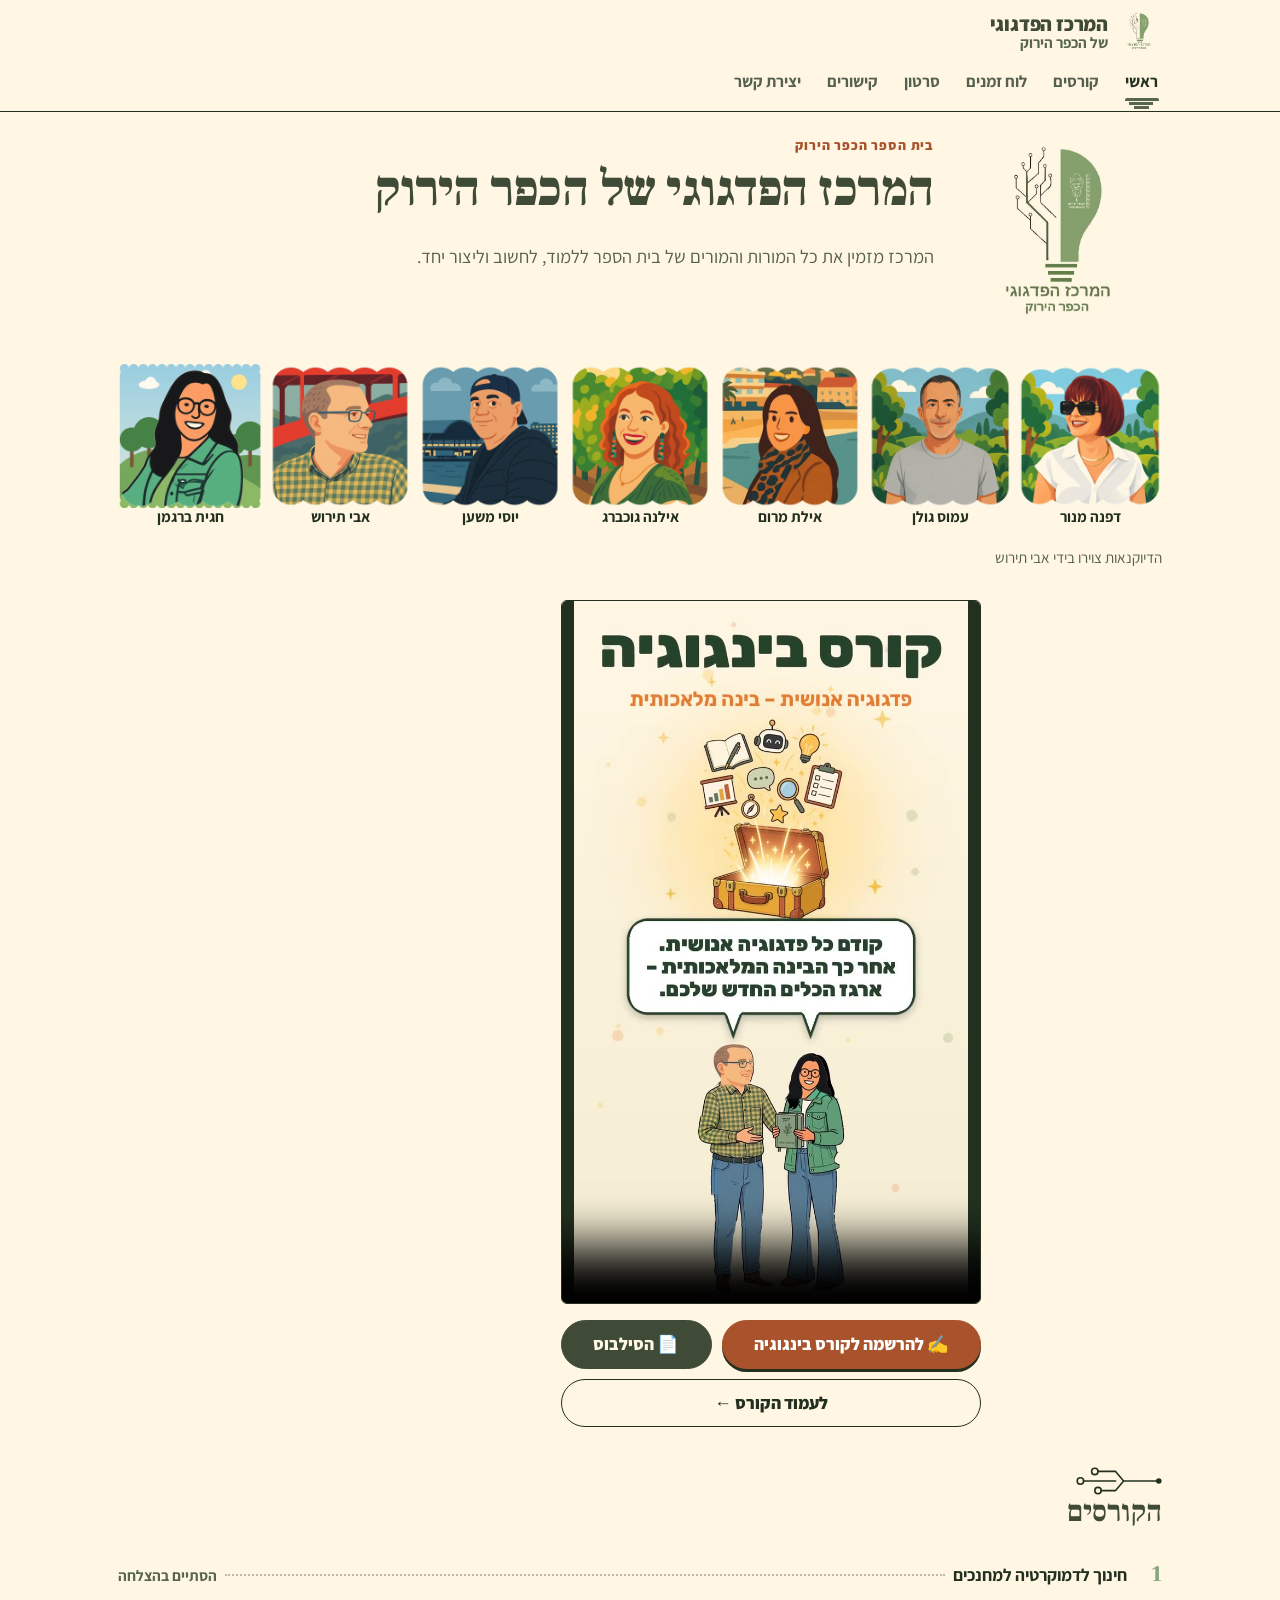
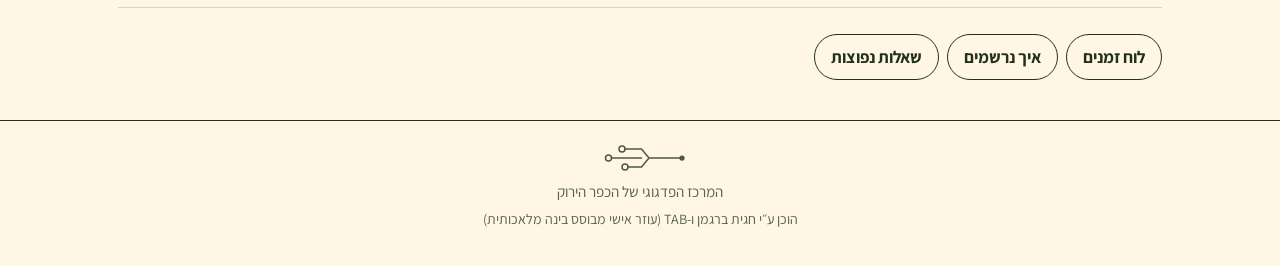
==== index.html @ a7031d04 "העברת אתר המרכז הפדגוגי של הכפר הירוק לגיטהאב + מדריך סקילים בג'מיני + פרטי הרשמה 209214 Co-Authored" ====
<!doctype html>
<html lang="he" dir="rtl" class="no-js">
<head>
<meta charset="utf-8">
<meta name="viewport" content="width=device-width, initial-scale=1, viewport-fit=cover">
<title>המרכז הפדגוגי של הכפר הירוק</title>
<meta name="description" content="המרכז הפדגוגי של בית הספר הכפר הירוק: הצוות, הקורסים למורות ולמורים, לוח הזמנים, ההזמנה למליאה והסרטון.">
<meta name="theme-color" content="#FFF7E4">
<link rel="icon" href="img/icon.png">
<link rel="apple-touch-icon" href="img/icon.png">
<link rel="preload" href="fonts/frank-hebrew.woff2" as="font" type="font/woff2" crossorigin>
<link rel="preload" href="fonts/assistant-hebrew.woff2" as="font" type="font/woff2" crossorigin>
<link rel="stylesheet" href="styles.css?v=2">
</head>
<body>
<a class="skip" href="#main">דילוג לתוכן</a>
<header class="masthead">
  <a class="brand" href="#home">
    <img src="img/logo.jpg" alt="" width="563" height="563">
    <span class="brand-text"><span class="brand-name">המרכז הפדגוגי</span><span class="brand-sub">של הכפר הירוק</span></span>
  </a>
  <nav class="tabs-wrap" aria-label="לשוניות האתר">
    <div class="tabs" role="tablist" aria-label="לשוניות האתר">
      <a role="tab" id="tab-home" href="#home" aria-controls="home" class="tab">ראשי</a>
      <a role="tab" id="tab-courses" href="#courses" aria-controls="courses" class="tab">קורסים</a>
      <a role="tab" id="tab-schedule" href="#schedule" aria-controls="schedule" class="tab">לוח זמנים</a>
      <a role="tab" id="tab-video" href="#video" aria-controls="video" class="tab">סרטון</a>
      <a role="tab" id="tab-links" href="#links" aria-controls="links" class="tab">קישורים</a>
      <a role="tab" id="tab-contact" href="#contact" aria-controls="contact" class="tab">יצירת קשר</a>
    </div>
  </nav>
</header>

<main id="main" tabindex="-1">

  <section id="home" class="panel" role="tabpanel" aria-labelledby="tab-home">
    <div class="intro">
      <img class="intro-logo" src="img/logo.jpg" alt="לוגו המרכז הפדגוגי" width="563" height="563">
      <div class="intro-text">
        <p class="kicker">בית הספר הכפר הירוק</p>
        <h1>המרכז הפדגוגי של הכפר הירוק</h1>
        <p class="lead">המרכז מזמין את כל המורות והמורים של בית הספר ללמוד, לחשוב וליצור יחד.</p>
      </div>
    </div>

    <ul class="strip" aria-label="צוות המרכז">
        <li><img src="img/team/dafna.jpg" alt="" width="640" height="640"><span>דפנה מנור</span></li>
        <li><img src="img/team/amos.jpg" alt="" width="640" height="640"><span>עמוס גולן</span></li>
        <li><img src="img/team/ayelet.jpg" alt="" width="640" height="640"><span>אילת מרום</span></li>
        <li><img src="img/team/ilana.jpg" alt="" width="640" height="640"><span>אילנה גוכברג</span></li>
        <li><img src="img/team/yossi.jpg" alt="" width="640" height="640"><span>יוסי משען</span></li>
        <li><img src="img/team/avi.jpg" alt="" width="640" height="640"><span>אבי תירוש</span></li>
        <li><img src="img/team/hagit.jpg" alt="" width="640" height="640"><span>חגית ברגמן</span></li>
    </ul>
    <p class="strip-note">הדיוקנאות צוירו בידי אבי תירוש</p>

    <section class="block video-block home-video" aria-label="הסרטון של הקורס בינגוגיה">
      <div class="video-frame"><video controls playsinline preload="metadata" poster="media/bingogia-poster.jpg?v=4" width="720" height="1280"><source src="media/bingogia.mp4?v=7" type="video/mp4">הדפדפן לא מצליח להציג את הסרטון.</video></div>
      <div class="video-actions hero-cta">
        <a class="button primary reg-btn" data-reg="bingogia" href="#course-mi">✍️ להרשמה לקורס בינגוגיה</a>
        <a class="button syllabus-btn" href="https://docs.google.com/document/d/1qTAYgUWf7dlPxZeC2P3mtBeNlJWNF5y7/edit?rtpof=true&amp;sd=true" target="_blank" rel="noopener">📄 הסילבוס</a>
        <a class="button ghost" href="#course-mi">לעמוד הקורס ←</a>
      </div>
    </section>

    <h2 class="rule-title">הקורסים</h2>
    <ol class="index">
      <li><a href="#course-democracy"><span class="ix-title">חינוך לדמוקרטיה למחנכים</span><span class="ix-lead"></span><span class="ix-meta">הסתיים בהצלחה</span></a></li>
    </ol>

    <ul class="quick">
      <li><a href="#schedule">לוח זמנים</a></li>
      <li><a href="#register">איך נרשמים</a></li>
      <li><a href="#faq">שאלות נפוצות</a></li>
    </ul>
  </section>

  <section id="courses" class="panel" role="tabpanel" aria-labelledby="tab-courses">
    <h1 class="page-title">קורסים</h1>
    <p class="lead">קורסים לפיתוח מקצועי למורות ולמורים של בית הספר. בכל קורס יש עמוד עם כל הפרטים.</p>
    <div class="course-cards">
      <a class="course-card" href="#course-mi">
        <div class="cc-img pair"><img src="img/team/hagit.jpg" alt="" width="640" height="640" loading="lazy"><img src="img/team/avi.jpg" alt="" width="640" height="640" loading="lazy"></div>
        <div class="cc-body">
          <p class="status open">נפתח ב־17.11.2026</p>
          <h2>בינגוגיה</h2>
          <p class="cc-sub">פדגוגיה אנושית – בינה מלאכותית</p>
          <p class="cc-lead">מובילים: חגית ברגמן ואבי תירוש</p>
          <p class="cc-meta">10 מפגשים · 17.11.2026 עד 1.6.2027</p>
          <span class="more">לעמוד הקורס ←</span>
        </div>
      </a>
      <a class="course-card done-card" href="#course-democracy">
        <div class="cc-img seal" aria-hidden="true"><span>הסתיים<br>בהצלחה</span></div>
        <div class="cc-body">
          <p class="status done">הסתיים בהצלחה</p>
          <h2>חינוך לדמוקרטיה</h2>
          <p class="cc-lead">קורס למחנכים</p>
          <span class="more">לעמוד הקורס ←</span>
        </div>
      </a>
    </div>
  </section>

  <section id="course-mi" class="panel course" role="tabpanel" aria-labelledby="tab-courses">
    <a class="back" href="#courses">→ כל הקורסים</a>
    <header class="course-head stack">
      <div class="pair"><img src="img/team/hagit.jpg" alt="" width="640" height="640"><img src="img/team/avi.jpg" alt="" width="640" height="640"></div>
      <div>
        <p class="status open">נפתח ב־17.11.2026</p>
        <h1>בינגוגיה</h1>
        <p class="subtitle">פדגוגיה אנושית – בינה מלאכותית</p>
        <p class="byline">מובילים: <strong>חגית ברגמן ואבי תירוש</strong></p>
      </div>
    </header>
    <div class="course-actions">
      <a class="button primary big reg-btn" data-reg="bingogia" href="#course-mi">✍️ להרשמה לקורס בינגוגיה</a>
    </div>
    <blockquote class="quote"><p>הבינה המלאכותית עונה על ׳מה׳ — אצלנו מתחילים מ׳מי׳: מי המורה? מי התלמיד?</p></blockquote>
    <dl class="facts">
      <div><dt>מפגשים</dt><dd>10 מפגשים, כולל מליאה ומליאת סיכום</dd></div>
      <div><dt>פתיחה</dt><dd>יום שלישי, 17.11.2026</dd></div>
      <div><dt>סיום</dt><dd>מליאת סיכום, 1.6.2027</dd></div>
      <div><dt>שעות ומקום</dt><dd>יפורסמו</dd></div>
    </dl>

    <section class="block video-block" aria-labelledby="mi-video">
      <h2 id="mi-video">הסרטון של הקורס</h2>
      <div class="video-frame"><video id="bingogia-video" controls playsinline preload="metadata" poster="media/bingogia-poster.jpg?v=4" width="720" height="1280"><source src="media/bingogia.mp4?v=7" type="video/mp4">הדפדפן לא מצליח להציג את הסרטון. <a href="media/bingogia.mp4?v=7">להורדת הסרטון</a></video></div>
      <div class="video-actions">
        <a class="button syllabus-btn" href="https://docs.google.com/document/d/1qTAYgUWf7dlPxZeC2P3mtBeNlJWNF5y7/edit?rtpof=true&amp;sd=true" target="_blank" rel="noopener">📄 הסילבוס של הקורס</a>
        <a class="button ghost site-btn" data-site="bingogia" href="#course-mi" target="_blank" rel="noopener" hidden>🌐 לאתר הקורס</a>
      </div>
    </section>

    <section class="block dates-block" id="mi-dates" aria-labelledby="mi-dates-title">
      <p class="eyebrow">שנת הלימודים תשפ״ז · 2026–2027</p>
      <h2 id="mi-dates-title">מועדי המפגשים</h2>
      <p class="dates-note">10 מפגשים. השעות והמקום יפורסמו.</p>
      <ol class="date-grid">
        <li class="date-card">
          <span class="d-num" aria-hidden="true">1</span>
          <p class="d-main"><span class="visually-hidden">מפגש 1: </span><span class="d-day">יום שלישי</span><time class="d-date" datetime="2026-11-17">17.11.2026</time></p>
          <a class="d-cal" href="https://calendar.google.com/calendar/render?action=TEMPLATE&amp;text=%D7%91%D7%99%D7%A0%D7%92%D7%95%D7%92%D7%99%D7%94%20%E2%80%93%20%D7%9E%D7%A4%D7%92%D7%A9%201&amp;dates=20261117/20261118&amp;details=%D7%A7%D7%95%D7%A8%D7%A1%20%D7%91%D7%99%D7%A0%D7%92%D7%95%D7%92%D7%99%D7%94%20%E2%80%93%20%D7%A4%D7%93%D7%92%D7%95%D7%92%D7%99%D7%94%20%D7%90%D7%A0%D7%95%D7%A9%D7%99%D7%AA%2C%20%D7%91%D7%99%D7%A0%D7%94%20%D7%9E%D7%9C%D7%90%D7%9B%D7%95%D7%AA%D7%99%D7%AA.%20%D7%9E%D7%95%D7%91%D7%99%D7%9C%D7%99%D7%9D%3A%20%D7%97%D7%92%D7%99%D7%AA%20%D7%91%D7%A8%D7%92%D7%9E%D7%9F%20%D7%95%D7%90%D7%91%D7%99%20%D7%AA%D7%99%D7%A8%D7%95%D7%A9.%20%D7%A9%D7%A2%D7%95%D7%AA%20%D7%95%D7%9E%D7%A7%D7%95%D7%9D%20%D7%99%D7%A4%D7%95%D7%A8%D7%A1%D7%9E%D7%95.%20https%3A//merkaz-pedagogi-hakfar.sites.tab.bot/%23course-mi&amp;ctz=Asia/Jerusalem" target="_blank" rel="noopener" aria-label="הוספת מפגש 1 (17.11.2026) ליומן גוגל">📅 ליומן גוגל</a>
        </li>
        <li class="date-card">
          <span class="d-num" aria-hidden="true">2</span>
          <p class="d-main"><span class="visually-hidden">מפגש 2: </span><span class="d-day">יום שלישי</span><time class="d-date" datetime="2026-12-01">1.12.2026</time></p>
          <a class="d-cal" href="https://calendar.google.com/calendar/render?action=TEMPLATE&amp;text=%D7%91%D7%99%D7%A0%D7%92%D7%95%D7%92%D7%99%D7%94%20%E2%80%93%20%D7%9E%D7%A4%D7%92%D7%A9%202&amp;dates=20261201/20261202&amp;details=%D7%A7%D7%95%D7%A8%D7%A1%20%D7%91%D7%99%D7%A0%D7%92%D7%95%D7%92%D7%99%D7%94%20%E2%80%93%20%D7%A4%D7%93%D7%92%D7%95%D7%92%D7%99%D7%94%20%D7%90%D7%A0%D7%95%D7%A9%D7%99%D7%AA%2C%20%D7%91%D7%99%D7%A0%D7%94%20%D7%9E%D7%9C%D7%90%D7%9B%D7%95%D7%AA%D7%99%D7%AA.%20%D7%9E%D7%95%D7%91%D7%99%D7%9C%D7%99%D7%9D%3A%20%D7%97%D7%92%D7%99%D7%AA%20%D7%91%D7%A8%D7%92%D7%9E%D7%9F%20%D7%95%D7%90%D7%91%D7%99%20%D7%AA%D7%99%D7%A8%D7%95%D7%A9.%20%D7%A9%D7%A2%D7%95%D7%AA%20%D7%95%D7%9E%D7%A7%D7%95%D7%9D%20%D7%99%D7%A4%D7%95%D7%A8%D7%A1%D7%9E%D7%95.%20https%3A//merkaz-pedagogi-hakfar.sites.tab.bot/%23course-mi&amp;ctz=Asia/Jerusalem" target="_blank" rel="noopener" aria-label="הוספת מפגש 2 (1.12.2026) ליומן גוגל">📅 ליומן גוגל</a>
        </li>
        <li class="date-card">
          <span class="d-num" aria-hidden="true">3</span>
          <p class="d-main"><span class="visually-hidden">מפגש 3: </span><span class="d-day">יום שלישי</span><time class="d-date" datetime="2026-12-15">15.12.2026</time></p>
          <a class="d-cal" href="https://calendar.google.com/calendar/render?action=TEMPLATE&amp;text=%D7%91%D7%99%D7%A0%D7%92%D7%95%D7%92%D7%99%D7%94%20%E2%80%93%20%D7%9E%D7%A4%D7%92%D7%A9%203&amp;dates=20261215/20261216&amp;details=%D7%A7%D7%95%D7%A8%D7%A1%20%D7%91%D7%99%D7%A0%D7%92%D7%95%D7%92%D7%99%D7%94%20%E2%80%93%20%D7%A4%D7%93%D7%92%D7%95%D7%92%D7%99%D7%94%20%D7%90%D7%A0%D7%95%D7%A9%D7%99%D7%AA%2C%20%D7%91%D7%99%D7%A0%D7%94%20%D7%9E%D7%9C%D7%90%D7%9B%D7%95%D7%AA%D7%99%D7%AA.%20%D7%9E%D7%95%D7%91%D7%99%D7%9C%D7%99%D7%9D%3A%20%D7%97%D7%92%D7%99%D7%AA%20%D7%91%D7%A8%D7%92%D7%9E%D7%9F%20%D7%95%D7%90%D7%91%D7%99%20%D7%AA%D7%99%D7%A8%D7%95%D7%A9.%20%D7%A9%D7%A2%D7%95%D7%AA%20%D7%95%D7%9E%D7%A7%D7%95%D7%9D%20%D7%99%D7%A4%D7%95%D7%A8%D7%A1%D7%9E%D7%95.%20https%3A//merkaz-pedagogi-hakfar.sites.tab.bot/%23course-mi&amp;ctz=Asia/Jerusalem" target="_blank" rel="noopener" aria-label="הוספת מפגש 3 (15.12.2026) ליומן גוגל">📅 ליומן גוגל</a>
        </li>
        <li class="date-card">
          <span class="d-num" aria-hidden="true">4</span>
          <p class="d-main"><span class="visually-hidden">מפגש 4: </span><span class="d-day">יום שלישי</span><time class="d-date" datetime="2026-12-29">29.12.2026</time></p>
          <a class="d-cal" href="https://calendar.google.com/calendar/render?action=TEMPLATE&amp;text=%D7%91%D7%99%D7%A0%D7%92%D7%95%D7%92%D7%99%D7%94%20%E2%80%93%20%D7%9E%D7%A4%D7%92%D7%A9%204&amp;dates=20261229/20261230&amp;details=%D7%A7%D7%95%D7%A8%D7%A1%20%D7%91%D7%99%D7%A0%D7%92%D7%95%D7%92%D7%99%D7%94%20%E2%80%93%20%D7%A4%D7%93%D7%92%D7%95%D7%92%D7%99%D7%94%20%D7%90%D7%A0%D7%95%D7%A9%D7%99%D7%AA%2C%20%D7%91%D7%99%D7%A0%D7%94%20%D7%9E%D7%9C%D7%90%D7%9B%D7%95%D7%AA%D7%99%D7%AA.%20%D7%9E%D7%95%D7%91%D7%99%D7%9C%D7%99%D7%9D%3A%20%D7%97%D7%92%D7%99%D7%AA%20%D7%91%D7%A8%D7%92%D7%9E%D7%9F%20%D7%95%D7%90%D7%91%D7%99%20%D7%AA%D7%99%D7%A8%D7%95%D7%A9.%20%D7%A9%D7%A2%D7%95%D7%AA%20%D7%95%D7%9E%D7%A7%D7%95%D7%9D%20%D7%99%D7%A4%D7%95%D7%A8%D7%A1%D7%9E%D7%95.%20https%3A//merkaz-pedagogi-hakfar.sites.tab.bot/%23course-mi&amp;ctz=Asia/Jerusalem" target="_blank" rel="noopener" aria-label="הוספת מפגש 4 (29.12.2026) ליומן גוגל">📅 ליומן גוגל</a>
        </li>
        <li class="date-card">
          <span class="d-num" aria-hidden="true">5</span>
          <p class="d-main"><span class="visually-hidden">מפגש 5: </span><span class="d-day">יום שלישי</span><time class="d-date" datetime="2027-01-05">5.1.2027</time></p>
          <a class="d-cal" href="https://calendar.google.com/calendar/render?action=TEMPLATE&amp;text=%D7%91%D7%99%D7%A0%D7%92%D7%95%D7%92%D7%99%D7%94%20%E2%80%93%20%D7%9E%D7%A4%D7%92%D7%A9%205&amp;dates=20270105/20270106&amp;details=%D7%A7%D7%95%D7%A8%D7%A1%20%D7%91%D7%99%D7%A0%D7%92%D7%95%D7%92%D7%99%D7%94%20%E2%80%93%20%D7%A4%D7%93%D7%92%D7%95%D7%92%D7%99%D7%94%20%D7%90%D7%A0%D7%95%D7%A9%D7%99%D7%AA%2C%20%D7%91%D7%99%D7%A0%D7%94%20%D7%9E%D7%9C%D7%90%D7%9B%D7%95%D7%AA%D7%99%D7%AA.%20%D7%9E%D7%95%D7%91%D7%99%D7%9C%D7%99%D7%9D%3A%20%D7%97%D7%92%D7%99%D7%AA%20%D7%91%D7%A8%D7%92%D7%9E%D7%9F%20%D7%95%D7%90%D7%91%D7%99%20%D7%AA%D7%99%D7%A8%D7%95%D7%A9.%20%D7%A9%D7%A2%D7%95%D7%AA%20%D7%95%D7%9E%D7%A7%D7%95%D7%9D%20%D7%99%D7%A4%D7%95%D7%A8%D7%A1%D7%9E%D7%95.%20https%3A//merkaz-pedagogi-hakfar.sites.tab.bot/%23course-mi&amp;ctz=Asia/Jerusalem" target="_blank" rel="noopener" aria-label="הוספת מפגש 5 (5.1.2027) ליומן גוגל">📅 ליומן גוגל</a>
        </li>
        <li class="date-card key">
          <span class="d-num" aria-hidden="true">6</span>
          <p class="d-main"><span class="visually-hidden">מפגש 6: </span><span class="d-day">יום חמישי</span><time class="d-date" datetime="2027-01-21">21.1.2027</time></p>
          <span class="d-tag">מליאה</span><a class="d-cal" href="https://calendar.google.com/calendar/render?action=TEMPLATE&amp;text=%D7%9E%D7%9C%D7%99%D7%90%D7%AA%20%D7%94%D7%9E%D7%A8%D7%9B%D7%96%20%D7%94%D7%A4%D7%93%D7%92%D7%95%D7%92%D7%99&amp;dates=20270121/20270122&amp;details=%D7%A7%D7%95%D7%A8%D7%A1%20%D7%91%D7%99%D7%A0%D7%92%D7%95%D7%92%D7%99%D7%94%20%E2%80%93%20%D7%A4%D7%93%D7%92%D7%95%D7%92%D7%99%D7%94%20%D7%90%D7%A0%D7%95%D7%A9%D7%99%D7%AA%2C%20%D7%91%D7%99%D7%A0%D7%94%20%D7%9E%D7%9C%D7%90%D7%9B%D7%95%D7%AA%D7%99%D7%AA.%20%D7%9E%D7%95%D7%91%D7%99%D7%9C%D7%99%D7%9D%3A%20%D7%97%D7%92%D7%99%D7%AA%20%D7%91%D7%A8%D7%92%D7%9E%D7%9F%20%D7%95%D7%90%D7%91%D7%99%20%D7%AA%D7%99%D7%A8%D7%95%D7%A9.%20%D7%A9%D7%A2%D7%95%D7%AA%20%D7%95%D7%9E%D7%A7%D7%95%D7%9D%20%D7%99%D7%A4%D7%95%D7%A8%D7%A1%D7%9E%D7%95.%20https%3A//merkaz-pedagogi-hakfar.sites.tab.bot/%23course-mi&amp;ctz=Asia/Jerusalem" target="_blank" rel="noopener" aria-label="הוספת מפגש 6 (21.1.2027) ליומן גוגל">📅 ליומן גוגל</a>
        </li>
        <li class="date-card">
          <span class="d-num" aria-hidden="true">7</span>
          <p class="d-main"><span class="visually-hidden">מפגש 7: </span><span class="d-day">יום שלישי</span><time class="d-date" datetime="2027-02-02">2.2.2027</time></p>
          <a class="d-cal" href="https://calendar.google.com/calendar/render?action=TEMPLATE&amp;text=%D7%91%D7%99%D7%A0%D7%92%D7%95%D7%92%D7%99%D7%94%20%E2%80%93%20%D7%9E%D7%A4%D7%92%D7%A9%207&amp;dates=20270202/20270203&amp;details=%D7%A7%D7%95%D7%A8%D7%A1%20%D7%91%D7%99%D7%A0%D7%92%D7%95%D7%92%D7%99%D7%94%20%E2%80%93%20%D7%A4%D7%93%D7%92%D7%95%D7%92%D7%99%D7%94%20%D7%90%D7%A0%D7%95%D7%A9%D7%99%D7%AA%2C%20%D7%91%D7%99%D7%A0%D7%94%20%D7%9E%D7%9C%D7%90%D7%9B%D7%95%D7%AA%D7%99%D7%AA.%20%D7%9E%D7%95%D7%91%D7%99%D7%9C%D7%99%D7%9D%3A%20%D7%97%D7%92%D7%99%D7%AA%20%D7%91%D7%A8%D7%92%D7%9E%D7%9F%20%D7%95%D7%90%D7%91%D7%99%20%D7%AA%D7%99%D7%A8%D7%95%D7%A9.%20%D7%A9%D7%A2%D7%95%D7%AA%20%D7%95%D7%9E%D7%A7%D7%95%D7%9D%20%D7%99%D7%A4%D7%95%D7%A8%D7%A1%D7%9E%D7%95.%20https%3A//merkaz-pedagogi-hakfar.sites.tab.bot/%23course-mi&amp;ctz=Asia/Jerusalem" target="_blank" rel="noopener" aria-label="הוספת מפגש 7 (2.2.2027) ליומן גוגל">📅 ליומן גוגל</a>
        </li>
        <li class="date-card">
          <span class="d-num" aria-hidden="true">8</span>
          <p class="d-main"><span class="visually-hidden">מפגש 8: </span><span class="d-day">יום שלישי</span><time class="d-date" datetime="2027-02-16">16.2.2027</time></p>
          <a class="d-cal" href="https://calendar.google.com/calendar/render?action=TEMPLATE&amp;text=%D7%91%D7%99%D7%A0%D7%92%D7%95%D7%92%D7%99%D7%94%20%E2%80%93%20%D7%9E%D7%A4%D7%92%D7%A9%208&amp;dates=20270216/20270217&amp;details=%D7%A7%D7%95%D7%A8%D7%A1%20%D7%91%D7%99%D7%A0%D7%92%D7%95%D7%92%D7%99%D7%94%20%E2%80%93%20%D7%A4%D7%93%D7%92%D7%95%D7%92%D7%99%D7%94%20%D7%90%D7%A0%D7%95%D7%A9%D7%99%D7%AA%2C%20%D7%91%D7%99%D7%A0%D7%94%20%D7%9E%D7%9C%D7%90%D7%9B%D7%95%D7%AA%D7%99%D7%AA.%20%D7%9E%D7%95%D7%91%D7%99%D7%9C%D7%99%D7%9D%3A%20%D7%97%D7%92%D7%99%D7%AA%20%D7%91%D7%A8%D7%92%D7%9E%D7%9F%20%D7%95%D7%90%D7%91%D7%99%20%D7%AA%D7%99%D7%A8%D7%95%D7%A9.%20%D7%A9%D7%A2%D7%95%D7%AA%20%D7%95%D7%9E%D7%A7%D7%95%D7%9D%20%D7%99%D7%A4%D7%95%D7%A8%D7%A1%D7%9E%D7%95.%20https%3A//merkaz-pedagogi-hakfar.sites.tab.bot/%23course-mi&amp;ctz=Asia/Jerusalem" target="_blank" rel="noopener" aria-label="הוספת מפגש 8 (16.2.2027) ליומן גוגל">📅 ליומן גוגל</a>
        </li>
        <li class="date-card">
          <span class="d-num" aria-hidden="true">9</span>
          <p class="d-main"><span class="visually-hidden">מפגש 9: </span><span class="d-day">יום שלישי</span><time class="d-date" datetime="2027-03-16">16.3.2027</time></p>
          <a class="d-cal" href="https://calendar.google.com/calendar/render?action=TEMPLATE&amp;text=%D7%91%D7%99%D7%A0%D7%92%D7%95%D7%92%D7%99%D7%94%20%E2%80%93%20%D7%9E%D7%A4%D7%92%D7%A9%209&amp;dates=20270316/20270317&amp;details=%D7%A7%D7%95%D7%A8%D7%A1%20%D7%91%D7%99%D7%A0%D7%92%D7%95%D7%92%D7%99%D7%94%20%E2%80%93%20%D7%A4%D7%93%D7%92%D7%95%D7%92%D7%99%D7%94%20%D7%90%D7%A0%D7%95%D7%A9%D7%99%D7%AA%2C%20%D7%91%D7%99%D7%A0%D7%94%20%D7%9E%D7%9C%D7%90%D7%9B%D7%95%D7%AA%D7%99%D7%AA.%20%D7%9E%D7%95%D7%91%D7%99%D7%9C%D7%99%D7%9D%3A%20%D7%97%D7%92%D7%99%D7%AA%20%D7%91%D7%A8%D7%92%D7%9E%D7%9F%20%D7%95%D7%90%D7%91%D7%99%20%D7%AA%D7%99%D7%A8%D7%95%D7%A9.%20%D7%A9%D7%A2%D7%95%D7%AA%20%D7%95%D7%9E%D7%A7%D7%95%D7%9D%20%D7%99%D7%A4%D7%95%D7%A8%D7%A1%D7%9E%D7%95.%20https%3A//merkaz-pedagogi-hakfar.sites.tab.bot/%23course-mi&amp;ctz=Asia/Jerusalem" target="_blank" rel="noopener" aria-label="הוספת מפגש 9 (16.3.2027) ליומן גוגל">📅 ליומן גוגל</a>
        </li>
        <li class="date-card key">
          <span class="d-num" aria-hidden="true">10</span>
          <p class="d-main"><span class="visually-hidden">מפגש 10: </span><span class="d-day">יום שלישי</span><time class="d-date" datetime="2027-06-01">1.6.2027</time></p>
          <span class="d-tag">מליאת סיכום</span><a class="d-cal" href="https://calendar.google.com/calendar/render?action=TEMPLATE&amp;text=%D7%91%D7%99%D7%A0%D7%92%D7%95%D7%92%D7%99%D7%94%20%E2%80%93%20%D7%9E%D7%9C%D7%99%D7%90%D7%AA%20%D7%A1%D7%99%D7%9B%D7%95%D7%9D&amp;dates=20270601/20270602&amp;details=%D7%A7%D7%95%D7%A8%D7%A1%20%D7%91%D7%99%D7%A0%D7%92%D7%95%D7%92%D7%99%D7%94%20%E2%80%93%20%D7%A4%D7%93%D7%92%D7%95%D7%92%D7%99%D7%94%20%D7%90%D7%A0%D7%95%D7%A9%D7%99%D7%AA%2C%20%D7%91%D7%99%D7%A0%D7%94%20%D7%9E%D7%9C%D7%90%D7%9B%D7%95%D7%AA%D7%99%D7%AA.%20%D7%9E%D7%95%D7%91%D7%99%D7%9C%D7%99%D7%9D%3A%20%D7%97%D7%92%D7%99%D7%AA%20%D7%91%D7%A8%D7%92%D7%9E%D7%9F%20%D7%95%D7%90%D7%91%D7%99%20%D7%AA%D7%99%D7%A8%D7%95%D7%A9.%20%D7%A9%D7%A2%D7%95%D7%AA%20%D7%95%D7%9E%D7%A7%D7%95%D7%9D%20%D7%99%D7%A4%D7%95%D7%A8%D7%A1%D7%9E%D7%95.%20https%3A//merkaz-pedagogi-hakfar.sites.tab.bot/%23course-mi&amp;ctz=Asia/Jerusalem" target="_blank" rel="noopener" aria-label="הוספת מפגש 10 (1.6.2027) ליומן גוגל">📅 ליומן גוגל</a>
        </li>
      </ol>
      <div class="dates-actions">
        <a class="button cal-btn" href="bingogia-2026-27.ics?v=2" type="text/calendar">📅 הוספת המועדים ליומן</a>
        <p class="small">כל 10 המפגשים בלחיצה אחת – ליומן באייפון, באנדרואיד או באאוטלוק. ליומן גוגל: הקישור שליד כל מפגש.</p>
      </div>
    </section>

    <section class="block" aria-labelledby="mi-what">
      <h2 id="mi-what">מה בקורס</h2>
      <ol class="meetings steps">
        <li class="meeting"><span class="node" aria-hidden="true">1</span><div><h3>קודם כל, מי</h3><p>הקורס נפתח בשאלות זהות של המורה: מי אני כמורה? ומשם, מי התלמידים שמולי.</p></div></li>
        <li class="meeting"><span class="node" aria-hidden="true">2</span><div><h3>יומן כתיבה וגילוי</h3><p>יומן דיגיטלי שבנה אבי תירוש, ככלי לשאלות האלה: מקום לכתוב, לחזור ולגלות.</p><p><a href="https://discovery.glide.page/" target="_blank" rel="noopener">לפתיחת היומן ↗</a></p></div></li>
        <li class="meeting"><span class="node" aria-hidden="true">3</span><div><h3>כלי בינה מלאכותית</h3><p>היכרות עם כלי בינה מלאכותית ושילובם בהוראה, ככלים שמחזירים את האנושיות לכיתה.</p></div></li>
      </ol>
    </section>
    <section class="block" aria-labelledby="mi-syllabus">
      <h2 id="mi-syllabus">סילבוס</h2>
      <p>תוכנית הקורס המלאה, במסמך הסילבוס.</p>
      <p><a class="button syllabus-btn" href="https://docs.google.com/document/d/1qTAYgUWf7dlPxZeC2P3mtBeNlJWNF5y7/edit?rtpof=true&amp;sd=true" target="_blank" rel="noopener">📄 הסילבוס של הקורס</a></p>
    </section>
    <p class="course-foot"><a class="button primary reg-btn" data-reg="bingogia" href="#course-mi">✍️ להרשמה לקורס בינגוגיה</a> <a class="button" href="#register">איך נרשמים</a></p>
  </section>

  <section id="course-democracy" class="panel course" role="tabpanel" aria-labelledby="tab-courses">
    <a class="back" href="#courses">→ כל הקורסים</a>
    <header class="course-head">
      <div class="seal" aria-hidden="true"><span>הסתיים<br>בהצלחה</span></div>
      <div>
        <p class="status done">הסתיים בהצלחה</p>
        <h1>חינוך לדמוקרטיה</h1>
        <p class="subtitle">קורס למחנכים</p>
      </div>
    </header>
    <p class="lead">הקורס התקיים במרכז הפדגוגי והסתיים בהצלחה. תודה למחנכות ולמחנכים שהשתתפו. כאן ריכזנו את החומרים שאפשר לקחת מהקורס אל הכיתה.</p>

    <section class="block" aria-labelledby="dem-about">
      <h2 id="dem-about">מה עשינו בקורס</h2>
      <p>שבעה מפגשים על חינוך פוליטי לדמוקרטיה: מה התפקיד שלנו כמחנכים כשהדמוקרטיה במשבר, למה אנחנו נמנעים לפעמים מלדבר עם בני הנוער על נושאים שחשובים לנו, ואיך פותחים בכיתה שיחה על נושאים טעונים בשנת בחירות. הקורס הועבר בשיתוף המגדלור והחלוץ.</p>
      <blockquote class="dem-quote"><p>״חינוך לדמוקרטיה כשהיא בקונצנזוס אינו שווה לחינוך לדמוקרטיה כשהיא במשבר״</p><footer>המסר המרכזי של המפגש השני</footer></blockquote>
      <ol class="dem-topics">
        <li><span class="node" aria-hidden="true">1</span>למה לי פוליטיקה עכשיו?</li>
        <li><span class="node" aria-hidden="true">2</span>חינוך פוליטי לדמוקרטיה ליברלית במשבר</li>
        <li><span class="node" aria-hidden="true">3</span>על מה הבחירות האלה בכלל?</li>
        <li><span class="node" aria-hidden="true">4</span>משבר הדמוקרטיה הליברלית</li>
        <li><span class="node" aria-hidden="true">5</span>תפקיד החינוך במשבר הדמוקרטיה הליברלית</li>
        <li><span class="node" aria-hidden="true">6</span>חינוך פוליטי: חינוך לשם מה? (סדנה)</li>
        <li><span class="node" aria-hidden="true">7</span>מיומנויות דמוקרטיות</li>
      </ol>
    </section>

    <section class="block wide" aria-labelledby="dem-materials">
      <h2 id="dem-materials">חומרים מהקורס</h2>
      <p class="small">מערכים, דפי עבודה ומצגות שעברנו בקורס. אפשר לפתוח בטלפון, להוריד ולהדפיס.</p>
      <ul class="materials">
        <li class="material">
          <a class="m-thumb" href="media/democracy/identities-table.pdf" target="_blank" rel="noopener" tabindex="-1" aria-hidden="true"><img src="media/democracy/identities-table-thumb.jpg" alt="" width="397" height="560" loading="lazy"></a>
          <div class="m-body">
            <p class="m-kind">דף עבודה · PDF · עמוד אחד</p>
            <h3>טבלת הזהויות</h3>
            <p>מתודת פתיחה מהמפגש הראשון: דף עם זהויות כמו תלמיד.ה, חילוני.ת, מנהיג.ה, גאה ועוד. כל תלמיד מסמן את הזהויות שלו, ומשם נפתחת שיחה על זהות ושייכות.</p>
            <p class="m-actions"><a class="button" href="media/democracy/identities-table.pdf" target="_blank" rel="noopener">פתיחה</a><a class="button ghost" href="media/democracy/identities-table.pdf" download>הורדה</a></p>
          </div>
        </li>
        <li class="material">
          <a class="m-thumb" href="media/democracy/timeline-axis.pdf" target="_blank" rel="noopener" tabindex="-1" aria-hidden="true"><img src="media/democracy/timeline-axis-thumb.jpg" alt="" width="560" height="315" loading="lazy"></a>
          <div class="m-body">
            <p class="m-kind">דף עבודה · PDF · עמוד אחד</p>
            <h3>ציר הזמן</h3>
            <p>מתודה שנייה מהמפגש הראשון: ציר ריק, ציר זמן עד 2026 וציר עוצמה. מסמנים עליו אירועים ומשרטטים איך עוצמתם השתנתה, ומשם יוצאים לדיון.</p>
            <p class="m-actions"><a class="button" href="media/democracy/timeline-axis.pdf" target="_blank" rel="noopener">פתיחה</a><a class="button ghost" href="media/democracy/timeline-axis.pdf" download>הורדה</a></p>
          </div>
        </li>
        <li class="material">
          <a class="m-thumb" href="media/democracy/democracy-museum-activity.jpg" target="_blank" rel="noopener" tabindex="-1" aria-hidden="true"><img src="media/democracy/democracy-museum-activity.jpg" alt="" width="1600" height="901" loading="lazy"></a>
          <div class="m-body">
            <p class="m-kind">פעילות · שקף</p>
            <h3>מוזיאון (נסיגת) הדמוקרטיה</h3>
            <p>פעילות תחנות: ברחבי החדר תלויות תמונות מהמציאות. כל אחד מסמן במדבקות צבעוניות אם הנושא מטריד אותו, מעניין את התלמידים, או קשור לתפקידו בבית הספר, ומדרג מ־1 עד 3.</p>
            <p class="m-actions"><a class="button" href="media/democracy/democracy-museum-activity.jpg" target="_blank" rel="noopener">לשקף המלא</a></p>
          </div>
        </li>
        <li class="material">
          <a class="m-thumb" href="media/democracy/populism-yonatan-levi.pdf" target="_blank" rel="noopener" tabindex="-1" aria-hidden="true"><img src="media/democracy/populism-yonatan-levi-thumb.jpg" alt="" width="560" height="315" loading="lazy"></a>
          <div class="m-body">
            <p class="m-kind">מצגת · PDF · 39 שקפים</p>
            <h3>פופוליזם: מדריך למשתמש.ת</h3>
            <p>המצגת של ד״ר יונתן לוי מההרצאה על משבר הדמוקרטיה: מה זה פופוליזם ואיך מזהים אותו. בסיס טוב לשיעור על פופוליזם וליברליזם.</p>
            <p class="m-actions"><a class="button" href="media/democracy/populism-yonatan-levi.pdf" target="_blank" rel="noopener">פתיחה</a><a class="button ghost" href="media/democracy/populism-yonatan-levi.pdf" download>הורדה</a></p>
          </div>
        </li>
        <li class="material">
          <a class="m-thumb" href="media/democracy/tools-for-class-react.pdf" target="_blank" rel="noopener" tabindex="-1" aria-hidden="true"><img src="media/democracy/tools-for-class-react-thumb.jpg" alt="" width="396" height="560" loading="lazy"></a>
          <div class="m-body">
            <p class="m-kind">כלים לכיתה · PDF · 2 עמודים</p>
            <h3>כלים לכיתה: אפשר לדבר על זה</h3>
            <p>סיכום הסדנה: עקרונות ופרקטיקות לשיחה על נושאים טעונים בכיתה, כמו מיפוי נורמות, דיון מרובה נקודות מבט ועבודה עם דעות קדומות, עם קישורים למערכים.</p>
            <p class="m-actions"><a class="button" href="media/democracy/tools-for-class-react.pdf" target="_blank" rel="noopener">פתיחה</a><a class="button ghost" href="media/democracy/tools-for-class-react.pdf" download>הורדה</a></p>
          </div>
        </li>
        <li class="material">
          <a class="m-thumb" href="media/democracy/plan-a-real-discussion.jpg" target="_blank" rel="noopener" tabindex="-1" aria-hidden="true"><img src="media/democracy/plan-a-real-discussion.jpg" alt="" width="1440" height="870" loading="lazy"></a>
          <div class="m-body">
            <p class="m-kind">פעילות · שקף</p>
            <h3>בואו נתנסה בתכנון של דיון אמיתי</h3>
            <p>בוחרים נושא שמעניין ובוחרים כלי אחד, ועונים על ארבע שאלות: למה דווקא הוא? איזה רגש הוא יעורר בתלמידים? איזה כלי יעזור לי? מה אעשה בפועל בשיעור?</p>
            <p class="m-actions"><a class="button" href="media/democracy/plan-a-real-discussion.jpg" target="_blank" rel="noopener">לשקף המלא</a></p>
          </div>
        </li>
      </ul>
    </section>

    <section class="block wide" aria-labelledby="dem-links">
      <h2 id="dem-links">קישורים שעברו בקורס</h2>
      <p class="small">מערכי שיעור וקריאה נוספת ששותפו בקבוצת הקורס.</p>
      <ul class="link-list">
        <li><a class="link-card" href="https://ha-migdalor.co.il/lessons/an-educational-framework-for-an-election-year-in-a-time-of-democratic-crisis/" target="_blank" rel="noopener"><span class="lc-title">מתווה לחינוך בשנת בחירות</span><span class="lc-desc">מתווה ומערכי שיעור לשנת בחירות בזמן דמוקרטיה במשבר.</span><span class="lc-host">ha-migdalor.co.il</span></a></li>
        <li><a class="link-card" href="https://ha-migdalor.co.il/lessons/the-its-now-campaign-2026-elections/" target="_blank" rel="noopener"><span class="lc-title">״זה עכשיו״: בחירות 2026</span><span class="lc-desc">מקבץ תכנים לכיתה סביב הבחירות.</span><span class="lc-host">ha-migdalor.co.il</span></a></li>
        <li><a class="link-card" href="https://ha-migdalor.co.il/lessons/talking-current-events-an-interactive-session-with-political-reality/" target="_blank" rel="noopener"><span class="lc-title">מדברים אקטואליה</span><span class="lc-desc">כלי שהופך כתבה מהחדשות למתודה חינוכית.</span><span class="lc-host">ha-migdalor.co.il</span></a></li>
        <li><a class="link-card" href="https://ha-migdalor.co.il/lessons/compass-the-day-after-the-elections/" target="_blank" rel="noopener"><span class="lc-title">היום שאחרי הבחירות</span><span class="lc-desc">מקום לרגשות שהתוצאות מעוררות, והיכרות עם הרכבת הממשלה.</span><span class="lc-host">ha-migdalor.co.il</span></a></li>
        <li><a class="link-card" href="https://ha-migdalor.co.il/lessons/poulism/" target="_blank" rel="noopener"><span class="lc-title">מה זה בכלל פופוליזם?</span><span class="lc-desc">חומרים נוספים לשיעור על פופוליזם.</span><span class="lc-host">ha-migdalor.co.il</span></a></li>
        <li><a class="link-card" href="https://political-pedagogy.com/%D7%9E%D7%95%D7%93%D7%9C-react-2/" target="_blank" rel="noopener"><span class="lc-title">מודל REACT</span><span class="lc-desc">המודל והפרקטיקות מהסדנה ״אפשר לדבר על זה״.</span><span class="lc-host">political-pedagogy.com</span></a></li>
        <li><a class="link-card" href="https://telem.berl.org.il/14912/" target="_blank" rel="noopener"><span class="lc-title">חינוך פוליטי לדמוקרטיה במשבר</span><span class="lc-desc">מאמר מאת לאורה מילוא וד״ר עמיר אייזמן, המלצת קריאה מהמפגש השני.</span><span class="lc-host">telem.berl.org.il</span></a></li>
        <li><a class="link-card" href="https://open.spotify.com/episode/1OhXOCjKtKoG5ZV0pgmlrn" target="_blank" rel="noopener"><span class="lc-title">פודקאסט: מה זה פופוליזם?</span><span class="lc-desc">פרק עם ד״ר יונתן לוי, להאזנה לפני השיעור.</span><span class="lc-host">open.spotify.com</span></a></li>
      </ul>
    </section>
  </section>

  <section id="schedule" class="panel" role="tabpanel" aria-labelledby="tab-schedule">
    <h1 class="page-title">לוח זמנים</h1>
    <p class="lead">המועדים של המרכז במקום אחד. תאריכים שעוד לא נקבעו יתעדכנו כאן.</p>
    <ol class="timeline" id="timeline"></ol>
    <noscript><p>לוח הזמנים מוצג כשהדפדפן מאפשר JavaScript.</p></noscript>
  </section>

  <section id="video" class="panel" role="tabpanel" aria-labelledby="tab-video">
    <h1 class="page-title">הסרטון</h1>
    <p class="lead">ההזמנה של המרכז הפדגוגי, בסרטון קצר.</p>
    <div class="video-frame"><video controls playsinline preload="metadata" poster="media/poster.jpg?v=12" width="720" height="1280"><source src="media/merkaz_pedagogi.mp4?v=12" type="video/mp4">הדפדפן לא מצליח להציג את הסרטון. <a href="media/merkaz_pedagogi.mp4?v=12">להורדת הסרטון</a></video></div>
    <h2 class="video-sub">הסרטון של הקורס בינגוגיה</h2>
    <div class="video-frame"><video controls playsinline preload="none" poster="media/bingogia-poster.jpg?v=4" width="720" height="1280"><source src="media/bingogia.mp4?v=7" type="video/mp4">הדפדפן לא מצליח להציג את הסרטון. <a href="media/bingogia.mp4?v=7">להורדת הסרטון</a></video></div>
    <p class="center"><a class="button" href="#course-mi">לעמוד הקורס בינגוגיה ←</a></p>
  </section>

  <section id="links" class="panel" role="tabpanel" aria-labelledby="tab-links">
    <h1 class="page-title">קישורים שימושיים</h1>
    <article class="howto" id="register">
      <p class="eyebrow">איך נרשמים</p>
      <h2>נרשמים לקורס דרך מצפן</h2>
      <p class="reg-first">לקורס בינגוגיה נרשמים קודם בטופס שלנו:</p>
      <p><a class="button primary reg-btn" data-reg="bingogia" href="#course-mi">✍️ להרשמה לקורס בינגוגיה</a></p>
      <p class="reg-first">ואחר כך נרשמים במצפן:</p>
      <p><b>שם הקורס:</b> התיישבותי - הכפר הירוק: פדגוגיה אנושית - בינה מלאכותית<br><b>מספר פתרון הלמידה:</b> <b style="font-size:1.4em">209214</b></p>
      <ol class="howto-steps">
        <li>נכנסים למערכת מצפן בפורטל עובדי הוראה.</li>
        <li>מזדהים עם פרטי ההזדהות של משרד החינוך.</li>
        <li>בשדה החיפוש מקלידים רק את המספר 209214, ונרשמים.</li>
      </ol>
      <p><a class="button primary" href="https://mpm.education.gov.il/rishum/pitronLemidaMurchav/2027/209214/0/7/true" target="_blank" rel="noopener">לפתרון הלמידה 209214 במצפן ↗</a></p>
      <p class="small">פרטי הרישום לכל קורס יפורסמו כאן. בכל שאלה, צוות המרכז ישמח לעזור.</p>
      <a class="button" href="https://poh.education.gov.il/professional-development/compass-system/" target="_blank" rel="noopener">למערכת מצפן ↗</a>
    </article>
    <ul class="link-list">
      <li><a class="link-card" href="https://poh.education.gov.il/professional-development/compass-system/" target="_blank" rel="noopener"><span class="lc-title">מערכת מצפן</span><span class="lc-desc">תכנון, רישום וניהול של הפיתוח המקצועי. הכניסה אחרי הזדהות.</span><span class="lc-host">poh.education.gov.il</span></a></li>
      <li><a class="link-card" href="https://poh.education.gov.il/" target="_blank" rel="noopener"><span class="lc-title">פורטל עובדי הוראה</span><span class="lc-desc">מידע אישי, פניות והודעות לעובדי הוראה.</span><span class="lc-host">poh.education.gov.il</span></a></li>
      <li><a class="link-card" href="https://pop.education.gov.il/" target="_blank" rel="noopener"><span class="lc-title">המרחב הפדגוגי</span><span class="lc-desc">רעיונות, פעילויות וכלים להוראה, לפי תחומי דעת ושלבי חינוך.</span><span class="lc-host">pop.education.gov.il</span></a></li>
      <li><a class="link-card" href="https://pop.education.gov.il/teaching-tools/ai-education/" target="_blank" rel="noopener"><span class="lc-title">בינה מלאכותית בחינוך</span><span class="lc-desc">העמוד של משרד החינוך על בינה מלאכותית בהוראה, במרחב הפדגוגי.</span><span class="lc-host">pop.education.gov.il</span></a></li>
      <li><a class="link-card" href="skills-gemini/"><span class="lc-title">מדריך: סקילים בג׳מיני</span><span class="lc-desc">מתקינים פעם אחת, וג׳מיני עובד לפי ההוראות שלכם. סרטון, ארבעה צעדים ושני סקילים להורדה.</span><span class="lc-host">המרכז הפדגוגי</span></a></li>
      <li><a class="link-card" href="https://discovery.glide.page/" target="_blank" rel="noopener"><span class="lc-title">יומן כתיבה וגילוי</span><span class="lc-desc">היומן הדיגיטלי שבנה אבי תירוש, חלק מהקורס בינגוגיה.</span><span class="lc-host">discovery.glide.page</span></a></li>
    </ul>
  </section>


  <section id="contact" class="panel" role="tabpanel" aria-labelledby="tab-contact">
    <h1 class="page-title">יצירת קשר</h1>
    <article class="contact">
      <p class="contact-main">לפרטים והרשמה פנו לצוות המרכז</p>
      <p>אפשר לפנות לכל אחד מחברי צוות המרכז, או למובילי הקורסים:</p>
      <ul class="contact-list">
        <li><span>בינגוגיה · פדגוגיה אנושית – בינה מלאכותית</span><strong>חגית ברגמן ואבי תירוש</strong></li>
      </ul>
    </article>
    <section class="block faq" id="faq" aria-labelledby="faq-title">
      <h2 id="faq-title">שאלות נפוצות</h2>
      <details><summary>איך נרשמים לקורס?</summary><p>דרך מערכת מצפן בפורטל עובדי הוראה. ההסבר והקישור נמצאים <a href="#register">בלשונית הקישורים</a>. פרטי הרישום לכל קורס יפורסמו באתר. לקורס בינגוגיה נרשמים בטופס ההרשמה <a href="#course-mi">בעמוד הקורס</a>.</p></details>
      <details><summary>למי מיועדים הקורסים?</summary><p>לכל צוות בית הספר. בעמוד של כל קורס כתוב אם הוא מיועד לקהל מסוים.</p></details>
      <details><summary>מה מקבלים בסיום קורס?</summary><p>פרטי ההכרה יפורסמו עם כל קורס.</p></details>
      <details><summary>מתי מתקיימת המליאה?</summary><p>המליאה תתקיים ביום חמישי, 21.1.2027. פרטים נוספים כאן באתר וב<a href="#schedule">לוח הזמנים</a>.</p></details>
      <details><summary>איפה רואים את הסילבוס?</summary><p>בעמוד של כל קורס, <a href="#courses">בלשונית הקורסים</a>. הסילבוס של בינגוגיה נמצא <a href="#course-mi">בעמוד הקורס</a>, מתחת לסרטון.</p></details>
    </section>
  </section>

</main>

<footer class="site-footer">
  <img src="img/branch.svg" alt="" width="120" height="40">
  <p>המרכז הפדגוגי של הכפר הירוק</p>
  <p class="credit">הוכן ע״י חגית ברגמן ו-TAB (עוזר אישי מבוסס בינה מלאכותית)</p>
</footer>
<div id="toast" class="toast" role="status" aria-live="polite" hidden></div>
<script src="script.js?v=2"></script>
</body>
</html>
---- styles.css ----
@font-face{font-family:'Frank Ruhl Libre';font-style:normal;font-weight:500 900;font-display:swap;src:url(fonts/frank-hebrew.woff2) format('woff2');unicode-range:U+0307-0308, U+0590-05FF, U+200C-2010, U+20AA, U+25CC, U+FB1D-FB4F;}
@font-face{font-family:'Frank Ruhl Libre';font-style:normal;font-weight:500 900;font-display:swap;src:url(fonts/frank-latin.woff2) format('woff2');unicode-range:U+0000-00FF, U+0131, U+0152-0153, U+02BB-02BC, U+02C6, U+02DA, U+02DC, U+0304, U+0308, U+0329, U+2000-206F, U+20AC, U+2122, U+2191, U+2193, U+2212, U+2215, U+FEFF, U+FFFD;}
@font-face{font-family:'Assistant';font-style:normal;font-weight:400 800;font-display:swap;src:url(fonts/assistant-hebrew.woff2) format('woff2');unicode-range:U+0307-0308, U+0590-05FF, U+200C-2010, U+20AA, U+25CC, U+FB1D-FB4F;}
@font-face{font-family:'Assistant';font-style:normal;font-weight:400 800;font-display:swap;src:url(fonts/assistant-latin.woff2) format('woff2');unicode-range:U+0000-00FF, U+0131, U+0152-0153, U+02BB-02BC, U+02C6, U+02DA, U+02DC, U+0304, U+0308, U+0329, U+2000-206F, U+20AC, U+2122, U+2191, U+2193, U+2212, U+2215, U+FEFF, U+FFFD;}

:root{
  --paper:#FFF7E4; --paper-2:#F5EBD2; --card:#FFFBF1;
  --sage:#85A67B; --sage-soft:#DCE6D4; --olive:#57664C; --olive-dark:#3F4B37;
  --ink:#23301F; --muted:#56604E; --clay:#A9532C;
  --line:rgba(35,48,31,.18);
  --display:'Frank Ruhl Libre', 'David', serif;
  --body:'Assistant', 'Arial Hebrew', Arial, sans-serif;
}
*{box-sizing:border-box}
html{-webkit-text-size-adjust:100%;scroll-padding-top:120px}
body{margin:0;background:var(--paper);color:var(--ink);font-family:var(--body);font-size:1.0625rem;line-height:1.65;overflow-x:hidden}
img{max-width:100%;height:auto;display:block}
a{color:var(--olive-dark);text-decoration-thickness:1px;text-underline-offset:3px}
a:hover{color:var(--clay)}
:focus-visible{outline:3px solid var(--clay);outline-offset:3px;border-radius:2px}
.visually-hidden{position:absolute!important;width:1px;height:1px;overflow:hidden;clip:rect(0 0 0 0);white-space:nowrap}
.skip{position:absolute;top:-60px;right:12px;background:var(--ink);color:var(--paper);padding:8px 14px;z-index:20}
.skip:focus{top:8px}
h1,h2,h3{font-family:var(--display);line-height:1.2;margin:0 0 .4em;color:var(--olive-dark)}
h1{font-weight:900;font-size:clamp(2rem,7vw,3.1rem);letter-spacing:-.01em}
h2{font-weight:700;font-size:clamp(1.4rem,4.6vw,1.85rem)}
h3{font-weight:700;font-size:1.15rem;color:var(--ink)}
p{margin:0 0 .8em}
.lead{font-size:1.15rem;color:var(--muted);max-width:38em}

/* masthead */
.masthead{position:sticky;top:0;z-index:10;background:var(--paper);border-bottom:1.5px solid var(--ink)}
.brand{display:flex;align-items:center;gap:10px;padding:10px 18px 4px;text-decoration:none;color:var(--ink);max-width:1080px;margin:0 auto}
.brand img{width:44px;height:44px}
.brand-text{display:flex;flex-direction:column;line-height:1.05}
.brand,.brand:hover{color:var(--ink)}
.brand-name{color:var(--olive-dark);font-family:var(--body);font-weight:800;font-size:1.25rem;letter-spacing:-.01em}
.brand-sub{font-weight:700;font-size:.95rem;color:var(--olive)}
.tabs-wrap{max-width:1080px;margin:0 auto;position:relative}
.tabs{display:flex;gap:2px;overflow-x:auto;scrollbar-width:none;padding:0 10px;scroll-snap-type:x proximity}
.tabs::-webkit-scrollbar{display:none}
.tab{flex:0 0 auto;position:relative;padding:10px 12px 16px;font-weight:700;font-size:1.02rem;color:var(--muted);text-decoration:none;white-space:nowrap;scroll-snap-align:start}
.tab:hover{color:var(--ink)}
.tab[aria-selected="true"]{color:var(--ink)}
/* three stacked bars, like the base of the bulb in the logo */
.tab[aria-selected="true"]::after{content:"";position:absolute;left:50%;bottom:2px;width:34px;height:11px;transform:translateX(-50%);
  background:
    linear-gradient(var(--olive),var(--olive)) center 0/100% 3px no-repeat,
    linear-gradient(var(--olive),var(--olive)) center 4px/72% 3px no-repeat,
    linear-gradient(var(--olive),var(--olive)) center 8px/44% 3px no-repeat;border-radius:2px}
.tabs-wrap::before{content:"";position:absolute;left:0;top:0;bottom:0;width:26px;background:linear-gradient(to right,var(--paper),rgba(255,247,228,0));pointer-events:none;z-index:1}

main{max-width:1080px;margin:0 auto;padding:22px 18px 40px}
main:focus,[tabindex="-1"]:focus{outline:none}
.panel{animation:fade .25s ease}
@keyframes fade{from{opacity:0;transform:translateY(4px)}to{opacity:1;transform:none}}
@media (prefers-reduced-motion:reduce){.panel{animation:none}}
.js .panel[hidden]{display:none}
.no-js .panel{border-top:1px solid var(--line);padding-top:24px;margin-top:24px}

.page-title{position:relative;padding-top:34px}
.page-title::before,.rule-title::before{content:"";position:absolute;top:0;right:0;width:96px;height:32px;background:url(img/branch.svg) no-repeat right center/contain;transform:scaleX(-1)}
.rule-title{position:relative;padding-top:30px;margin-top:38px}

/* home */
.intro{display:grid;grid-template-columns:96px 1fr;gap:14px 16px;align-items:start}
.intro-logo{width:96px;height:96px}
.kicker,.invite-kicker,.eyebrow{font-weight:800;font-size:.85rem;letter-spacing:.06em;color:var(--clay);margin:0 0 .2em}
.intro h1{margin-top:.1em}
.intro .lead{grid-column:1/-1}
@media (min-width:760px){.intro{grid-template-columns:200px 1fr;gap:28px}.intro-logo{width:200px;height:200px}.intro .lead{grid-column:2}}

.strip{list-style:none;margin:26px -18px 6px;padding:4px 18px 10px;display:flex;gap:6px;overflow-x:auto;scroll-snap-type:x mandatory;scrollbar-width:thin}
.strip li{flex:0 0 132px;text-align:center;scroll-snap-align:start}
.strip img{width:132px;height:132px}
.strip span{display:block;font-weight:700;font-size:.95rem;margin-top:-4px}
@media (min-width:1000px){.strip{margin:26px 0 6px;padding:4px 0 10px;justify-content:space-between;overflow:visible}.strip li{flex:1 1 0}.strip img{width:100%;height:auto}}
.strip-note{font-size:.95rem;color:var(--muted)}

.invite{position:relative;margin:26px 0 8px;padding:22px 20px 20px;background:var(--olive);color:var(--paper);border-radius:4px}
.invite h2{color:var(--paper);font-size:clamp(1.6rem,6vw,2.2rem)}
.invite .invite-kicker{color:#E9DDB5}
.invite p{max-width:34em}
.stamp{display:inline-block;margin:6px 0 0;padding:6px 14px;border:2px dashed #E9DDB5;border-radius:999px;font-weight:800;color:var(--paper)}

.index{list-style:none;margin:0;padding:0;counter-reset:ix}
.index li{border-bottom:1px solid var(--line)}
.index a{display:flex;align-items:baseline;gap:8px;padding:14px 0;text-decoration:none;color:var(--ink);counter-increment:ix}
.index a::before{content:counter(ix);font-family:var(--display);font-weight:900;color:var(--sage);font-size:1.4rem;min-width:1.2em}
.ix-title{font-weight:700;font-size:1.08rem}
.ix-lead{flex:1;border-bottom:2px dotted rgba(35,48,31,.3);transform:translateY(-5px);min-width:12px}
.ix-meta{color:var(--olive);font-weight:700;font-size:.95rem;white-space:nowrap}
.index a:hover .ix-title{color:var(--clay)}
@media (max-width:480px){.index a{flex-wrap:wrap}.ix-title{flex:1 1 80%}.ix-lead{display:none}.ix-meta{flex-basis:100%;padding-right:1.8em;margin-top:-4px}}
.quick{list-style:none;margin:26px 0 0;padding:0;display:flex;flex-wrap:wrap;gap:8px}
.quick a{display:inline-block;padding:8px 16px;border:1.5px solid var(--ink);border-radius:999px;text-decoration:none;font-weight:700;color:var(--ink)}
.quick a:hover{background:var(--ink);color:var(--paper)}

/* team */
.team-grid{list-style:none;margin:20px 0 0;padding:0;display:grid;grid-template-columns:repeat(2,1fr);gap:22px 12px}
@media (min-width:700px){.team-grid{grid-template-columns:repeat(3,1fr)}}
@media (min-width:1000px){.team-grid{grid-template-columns:repeat(4,1fr)}}
.person{text-align:center}
.person img{width:100%;aspect-ratio:1}
.person-name{display:block;font-family:var(--display);font-weight:700;font-size:1.25rem;color:var(--olive-dark);margin-top:2px}
.person-role{display:block;font-size:.95rem;color:var(--muted);font-weight:600}
.team-grid .person:first-child{grid-column:1/-1}
.team-grid .person:first-child img{max-width:300px;margin:0 auto}

/* course cards */
.course-cards{display:grid;gap:16px;margin-top:20px}
@media (min-width:860px){.course-cards{grid-template-columns:repeat(3,1fr)}}
.course-card{display:flex;flex-direction:column;text-decoration:none;color:var(--ink);background:var(--card);border:1.5px solid var(--ink);border-radius:4px;overflow:hidden}
.course-card:hover{background:#fff}
.course-card:hover h2{color:var(--clay)}
.cc-img{background:var(--paper);border-bottom:1.5px solid var(--ink);aspect-ratio:16/9;width:100%;object-fit:cover;object-position:center 30%}
.cc-img.pair{display:flex;justify-content:center;aspect-ratio:auto;padding:8px 0 0}
.cc-img.pair img{width:48%;max-width:220px;height:auto;aspect-ratio:1}
.cc-body{padding:14px 16px 16px;display:flex;flex-direction:column;flex:1}
.cc-body h2{font-size:1.4rem;margin-bottom:.25em}
.cc-lead{font-weight:700;margin-bottom:.2em}
.cc-meta{color:var(--muted);font-size:.98rem}
.more{margin-top:auto;font-weight:800;color:var(--olive-dark)}
.seal{display:flex;align-items:center;justify-content:center}
.seal span{display:flex;align-items:center;justify-content:center;text-align:center;width:120px;height:120px;border-radius:50%;border:3px double var(--olive);color:var(--olive);font-family:var(--display);font-weight:900;font-size:1.15rem;line-height:1.15;transform:rotate(-8deg)}
.cc-img.seal{background:var(--sage-soft)}

.status{display:inline-block;align-self:flex-start;font-size:.85rem;font-weight:800;padding:2px 10px;border-radius:999px;margin-bottom:.6em;border:1.5px solid currentColor}
.status.open{color:var(--olive-dark);background:var(--sage-soft)}
.status.soon{color:var(--clay)}
.status.done{color:var(--olive-dark)}
.status.done::before{content:"✓ "}

/* course detail */
.back{display:inline-block;font-weight:700;margin-bottom:14px;text-decoration:none}
.course-head{display:grid;grid-template-columns:110px 1fr;gap:14px;align-items:center;margin-bottom:12px}
.course-head > img,.course-head .pair img{width:110px;height:110px}
.course-head .pair{display:flex}
.course-head .pair img{width:74px;height:74px}
.course-head .pair img + img{margin-right:-14px}
.course-head h1{font-size:clamp(1.8rem,6.4vw,2.8rem);margin-bottom:.15em}
.course-head .seal span{width:100px;height:100px;font-size:1rem}
.subtitle{font-family:var(--display);font-weight:500;font-size:1.25rem;color:var(--olive);margin-bottom:.3em}
.byline{margin:0;font-size:1.05rem}
@media (min-width:760px){.course-head{grid-template-columns:180px 1fr;gap:28px}.course-head > img{width:180px;height:180px}.course-head .pair img{width:120px;height:120px}}
.facts{display:grid;grid-template-columns:repeat(2,1fr);gap:0;margin:18px 0 8px;border-top:1.5px solid var(--ink);border-bottom:1.5px solid var(--ink)}
@media (min-width:700px){.facts{grid-template-columns:repeat(4,1fr)}}
.facts div{padding:10px 4px 10px 12px;border-bottom:1px solid var(--line)}
.facts dt{font-size:.85rem;font-weight:800;color:var(--clay)}
.facts dd{margin:0;font-weight:700}
.block{margin-top:30px;max-width:46em}
.block > h2{border-bottom:1px solid var(--line);padding-bottom:6px}
.aside{background:var(--paper-2);padding:16px 18px;border-radius:4px}
.aside > h2{border:0;padding:0;font-size:1.3rem}
.meetings{list-style:none;margin:10px 0 0;padding:0;position:relative}
.meetings::before{content:"";position:absolute;top:14px;bottom:14px;right:17px;width:2px;background:var(--ink)}
.meeting{position:relative;display:grid;grid-template-columns:36px 1fr;gap:14px;padding:8px 0}
.node{position:relative;z-index:1;width:36px;height:36px;border-radius:50%;border:2px solid var(--ink);background:var(--paper);display:flex;align-items:center;justify-content:center;font-family:var(--display);font-weight:900;font-size:1.05rem;color:var(--olive-dark)}
.meeting:nth-child(3n+1) .node{background:var(--sage);color:var(--ink)}
.meeting h3{margin:5px 0 .2em}
.meeting p{margin:0 0 .4em;color:#34402F}
.reading{margin:6px 0 0;padding-right:1.4em}
.reading li{padding:3px 0}
.reading li::marker{font-family:var(--display);font-weight:700;color:var(--sage)}
.quote{margin:18px 0 6px;padding:4px 18px 4px 0;border-right:5px solid var(--sage)}
.quote p{font-family:var(--display);font-weight:700;font-size:clamp(1.3rem,5vw,1.7rem);line-height:1.35;color:var(--olive-dark);margin:0}
.empty{border:2px dashed rgba(35,48,31,.3);border-radius:4px;padding:14px 18px}
.empty > h2{border:0;padding:0}
.empty p{color:var(--muted);margin:0}
.course-foot{margin-top:28px}
.button{display:inline-block;background:var(--ink);color:var(--paper);padding:10px 22px;border-radius:999px;font-weight:800;text-decoration:none}
.button:hover{background:var(--olive-dark);color:var(--paper)}

/* timeline */
.timeline{list-style:none;margin:20px 0 0;padding:0;max-width:46em}
.tl-item{display:grid;grid-template-columns:36px 1fr;gap:14px;padding:0 0 22px;position:relative}
.tl-item:not(:last-child)::before{content:"";position:absolute;right:17px;top:36px;bottom:0;width:2px;background:var(--ink)}
.tl-item .node{font-size:.9rem}
.tl-item.done .node{background:var(--sage-soft)}
.tl-card{background:var(--card);border:1.5px solid var(--ink);border-radius:4px;padding:12px 14px}
.tl-card h2{font-size:1.25rem;margin-bottom:.2em}
.tl-card h2 a{color:inherit;text-decoration:none}
.tl-card h2 a:hover{color:var(--clay)}
.tl-rows{display:grid;grid-template-columns:auto 1fr;gap:2px 12px;margin:6px 0 0}
.tl-rows dt{font-weight:800;font-size:.9rem;color:var(--clay)}
.tl-rows dd{margin:0}
.tl-dates{margin:4px 0 0;padding-right:1.1em}

/* video */
.video-frame{max-width:420px;margin:20px auto 0;border:1.5px solid var(--ink);border-radius:6px;overflow:hidden;background:var(--ink)}
.video-frame video{display:block;width:100%;height:auto;max-height:78vh;background:var(--ink)}
.video-soon{border:2px dashed rgba(35,48,31,.3);padding:40px 18px;text-align:center;color:var(--muted);border-radius:4px}

/* links */
.howto{background:var(--sage-soft);border-radius:4px;padding:18px 18px 20px;margin-top:18px}
.howto-steps{margin:0 0 10px;padding-right:1.3em;font-weight:600}
.howto-steps li{padding:2px 0}
.small{font-size:.95rem;color:var(--muted)}
.link-list{list-style:none;margin:20px 0 0;padding:0;display:grid;gap:10px}
@media (min-width:760px){.link-list{grid-template-columns:repeat(2,1fr)}}
.link-card{display:flex;flex-direction:column;height:100%;padding:14px 16px;border:1.5px solid var(--ink);border-radius:4px;background:var(--card);text-decoration:none;color:var(--ink)}
.link-card:hover{background:#fff}
.lc-title{font-family:var(--display);font-weight:700;font-size:1.25rem;color:var(--olive-dark)}
.lc-title::after{content:" ↗";font-family:var(--body);font-size:.9em;color:var(--clay)}
.lc-desc{color:#34402F}
.lc-host{direction:ltr;text-align:right;font-size:.85rem;color:var(--muted);margin-top:4px}

/* contact */
.contact{margin-top:18px;padding:20px 18px;border:1.5px solid var(--ink);border-radius:4px;background:var(--card)}
.contact-main{font-family:var(--display);font-weight:900;font-size:clamp(1.5rem,6vw,2rem);color:var(--olive-dark);line-height:1.25}
.contact-list{list-style:none;margin:8px 0 0;padding:0}
.contact-list li{display:flex;flex-direction:column;padding:8px 0;border-top:1px solid var(--line)}
.contact-list span{font-size:.95rem;color:var(--muted)}
.faq details{border-bottom:1px solid var(--line)}
.faq summary{cursor:pointer;padding:12px 0;font-weight:700;font-size:1.08rem;list-style:none;display:flex;justify-content:space-between;gap:10px}
.faq summary::-webkit-details-marker{display:none}
.faq summary::after{content:"+";font-family:var(--display);font-weight:900;font-size:1.4rem;line-height:1;color:var(--olive)}
.faq details[open] summary::after{content:"–"}
.faq details p{margin:0 0 12px;color:#34402F}

/* footer */
.site-footer{border-top:1.5px solid var(--ink);padding:22px 18px 30px;text-align:center;color:var(--muted);font-size:.95rem}
.site-footer img{margin:0 auto 6px;width:90px;height:auto;transform:scaleX(-1);opacity:.8}
.site-footer p{margin:0 0 4px}
.credit{font-size:.88rem}

.course-head.stack{grid-template-columns:1fr;gap:6px}
.course-head.stack .pair img{width:120px;height:120px}
.course-head.stack .pair img + img{margin-right:-18px}

/* democracy course materials */
.block.wide{max-width:none}
.dem-quote{margin:18px 0;padding:14px 18px;border-right:4px solid var(--sage);background:var(--sage-soft);border-radius:4px}
.dem-quote p{font-family:var(--display);font-weight:700;font-size:1.2rem;color:var(--olive-dark);margin:0 0 .3em;line-height:1.4}
.dem-quote footer{font-size:.9rem;color:var(--muted)}
.dem-topics{list-style:none;margin:10px 0 0;padding:0;display:grid;gap:8px}
.dem-topics li{display:flex;align-items:center;gap:12px;font-weight:700;padding:8px 12px;background:var(--card);border:1px solid var(--line);border-radius:4px}
.dem-topics .node{flex:none;display:inline-grid;place-items:center;width:30px;height:30px;border-radius:50%;background:var(--ink);color:var(--paper);font-family:var(--display);font-weight:700;font-size:.95rem}
.materials{list-style:none;margin:14px 0 0;padding:0;display:grid;gap:16px;grid-template-columns:1fr}
.material{display:flex;flex-direction:column;background:var(--card);border:1.5px solid var(--ink);border-radius:4px;overflow:hidden}
.m-thumb{display:block;aspect-ratio:16/9;background:var(--paper-2);border-bottom:1.5px solid var(--ink);overflow:hidden}
.m-thumb img{width:100%;height:100%;object-fit:cover;object-position:top center}
.m-body{padding:14px 16px 16px;display:flex;flex-direction:column;flex:1}
.m-body h3{font-family:var(--display);font-size:1.3rem;color:var(--olive-dark);margin:0 0 .3em}
.m-body p{margin:0 0 .7em}
.m-kind{font-size:.82rem;font-weight:800;letter-spacing:.04em;color:var(--clay)}
.m-actions{display:flex;flex-wrap:wrap;gap:10px;margin-top:auto!important;padding-top:4px}
.m-actions .button{padding:9px 20px}
.button.ghost{background:transparent;color:var(--ink);border:1.5px solid var(--ink)}
.button.ghost:hover{background:var(--ink);color:var(--paper)}
@media (min-width:700px){.materials{grid-template-columns:repeat(2,1fr)}}
@media (min-width:1080px){.materials{grid-template-columns:repeat(3,1fr)}}


/* ===== בינגוגיה: כפתורי פעולה, סרטון, מועדים (נוסף 1.11.2026) ===== */
.button{cursor:pointer;border:1.5px solid var(--ink);line-height:1.3}
.button.primary{background:var(--clay);border-color:var(--clay);color:#fff;box-shadow:0 3px 0 var(--ink)}
.button.primary:hover{background:var(--olive-dark);border-color:var(--olive-dark);color:#fff}
.button.big{font-size:1.15rem;padding:14px 28px}
.button.ghost{background:transparent;color:var(--ink)}
.button.ghost:hover{background:var(--ink);color:var(--paper)}
.button.syllabus-btn{background:var(--olive-dark);border-color:var(--olive-dark)}
.button.syllabus-btn:hover{background:var(--ink)}
.hero-cta{display:flex;flex-wrap:wrap;gap:10px;margin-top:14px}
.course-actions{display:flex;flex-wrap:wrap;gap:10px;margin:6px 0 20px}
.video-block .video-frame{margin-top:12px}
.video-actions{display:flex;flex-wrap:wrap;justify-content:center;gap:10px;margin:16px auto 0;max-width:420px}
.video-actions .button{flex:1 1 auto;text-align:center;font-size:1.08rem;padding:12px 22px}
.video-sub{text-align:center;margin-top:34px}
.center{text-align:center;margin-top:16px}
.cc-sub{font-family:var(--display);color:var(--olive);margin:-.2em 0 .3em;font-size:1.05rem}
.reg-first{font-weight:700;margin:.4em 0 .4em}

.dates-block{max-width:none}
.dates-note{color:var(--muted);margin-bottom:14px}
.date-grid{list-style:none;margin:0;padding:0;display:grid;gap:12px;grid-template-columns:repeat(auto-fill,minmax(190px,1fr))}
.date-card{position:relative;background:var(--card);border:1.5px solid var(--ink);border-radius:8px;padding:14px 14px 12px 14px;display:flex;flex-direction:column;gap:4px;min-height:118px}
.date-card .d-num{position:absolute;top:-12px;right:12px;width:30px;height:30px;border-radius:50%;background:var(--paper);border:1.5px solid var(--ink);display:flex;align-items:center;justify-content:center;font-family:var(--display);font-weight:900;color:var(--olive-dark);font-size:.98rem}
.date-card .d-main{margin:6px 0 0;display:flex;flex-direction:column}
.date-card .d-day{font-weight:800;color:var(--clay);font-size:.92rem}
.date-card .d-date{font-family:var(--display);font-weight:900;font-size:1.75rem;line-height:1.1;color:var(--olive-dark);direction:ltr;text-align:right;unicode-bidi:isolate}
.date-card .d-tag{align-self:flex-start;font-size:.85rem;font-weight:800;padding:1px 10px;border-radius:999px;background:var(--clay);color:#fff}
.date-card .d-cal{margin-top:auto;padding-top:6px;font-size:.88rem;font-weight:700;color:var(--muted);text-decoration:none}
.date-card .d-cal:hover{color:var(--clay);text-decoration:underline}
.date-card.key{background:var(--sage-soft);border-width:2px;box-shadow:0 3px 0 var(--olive-dark)}
.date-card.key .d-num{background:var(--clay);border-color:var(--clay);color:#fff}
.dates-actions{margin-top:18px;display:flex;flex-wrap:wrap;align-items:center;gap:8px 14px}
.dates-actions .small{margin:0;max-width:30em}
.toast{position:fixed;left:50%;bottom:24px;transform:translateX(-50%);background:var(--ink);color:var(--paper);padding:12px 22px;border-radius:999px;font-weight:800;z-index:50;box-shadow:0 6px 20px rgba(0,0,0,.25);max-width:90vw;text-align:center}
@media (max-width:520px){
  .date-grid{grid-template-columns:1fr 1fr;gap:14px 10px}
  .date-card{padding:14px 10px 10px;min-height:0}
  .date-card .d-date{font-size:1.45rem}
  .hero-cta .button,.course-actions .button{flex:1 1 100%;text-align:center}
  .button.big{font-size:1.08rem;padding:13px 18px}
}
@media (max-width:340px){.date-grid{grid-template-columns:1fr}}
.tl-dates li.key{font-weight:800;color:var(--clay)}
[hidden]{display:none!important}
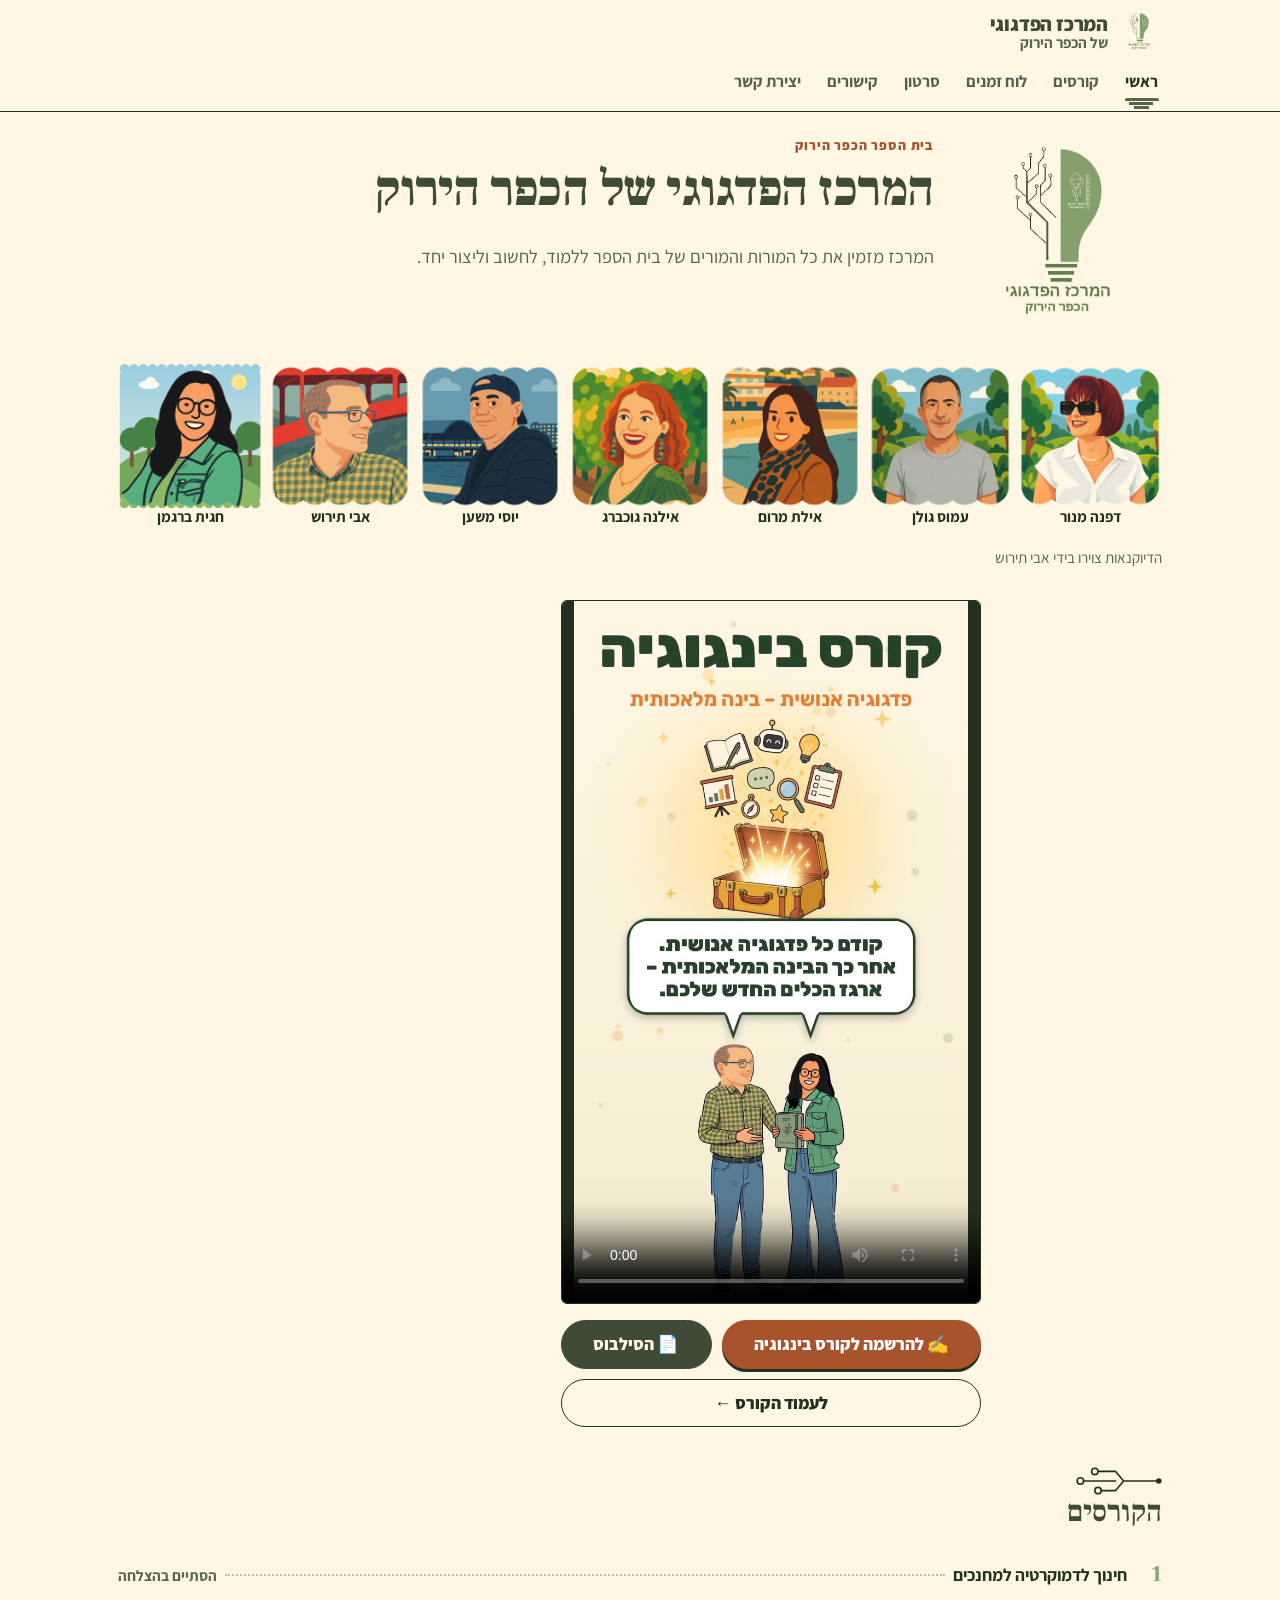
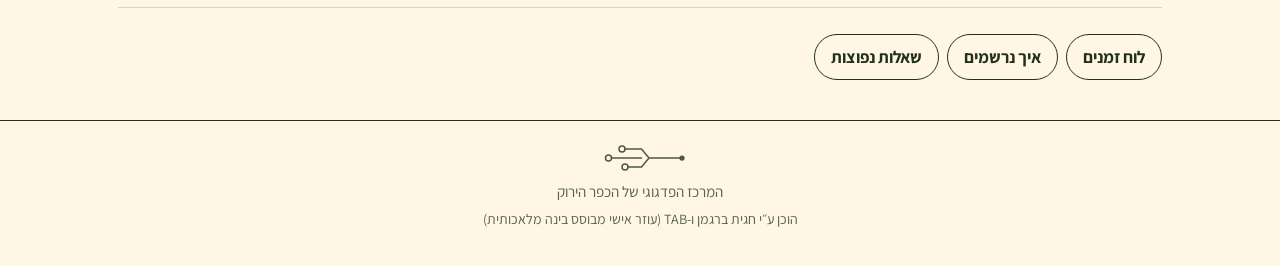
==== commit 922c4531: "מצגת מפגש 1 (קנבה) בעמוד קורס בינגוגיה Co-Authored-By: Claude Opus 5.5 <noreply@anthropic.com>" ====
--- a/index.html
+++ b/index.html
@@ -198,7 +198,7 @@
     <section class="block" aria-labelledby="mi-what">
       <h2 id="mi-what">מה בקורס</h2>
       <ol class="meetings steps">
-        <li class="meeting"><span class="node" aria-hidden="true">1</span><div><h3>קודם כל, מי</h3><p>הקורס נפתח בשאלות זהות של המורה: מי אני כמורה? ומשם, מי התלמידים שמולי.</p></div></li>
+        <li class="meeting"><span class="node" aria-hidden="true">1</span><div><h3>קודם כל, מי</h3><p>הקורס נפתח בשאלות זהות של המורה: מי אני כמורה? ומשם, מי התלמידים שמולי.</p><p><a href="https://www.canva.com/design/DAHZ9ZLAWjk/BhgwC_bTdvHnxbU6k84mgw/view" target="_blank" rel="noopener">למצגת המפגש ↗</a></p></div></li>
         <li class="meeting"><span class="node" aria-hidden="true">2</span><div><h3>יומן כתיבה וגילוי</h3><p>יומן דיגיטלי שבנה אבי תירוש, ככלי לשאלות האלה: מקום לכתוב, לחזור ולגלות.</p><p><a href="https://discovery.glide.page/" target="_blank" rel="noopener">לפתיחת היומן ↗</a></p></div></li>
         <li class="meeting"><span class="node" aria-hidden="true">3</span><div><h3>כלי בינה מלאכותית</h3><p>היכרות עם כלי בינה מלאכותית ושילובם בהוראה, ככלים שמחזירים את האנושיות לכיתה.</p></div></li>
       </ol>
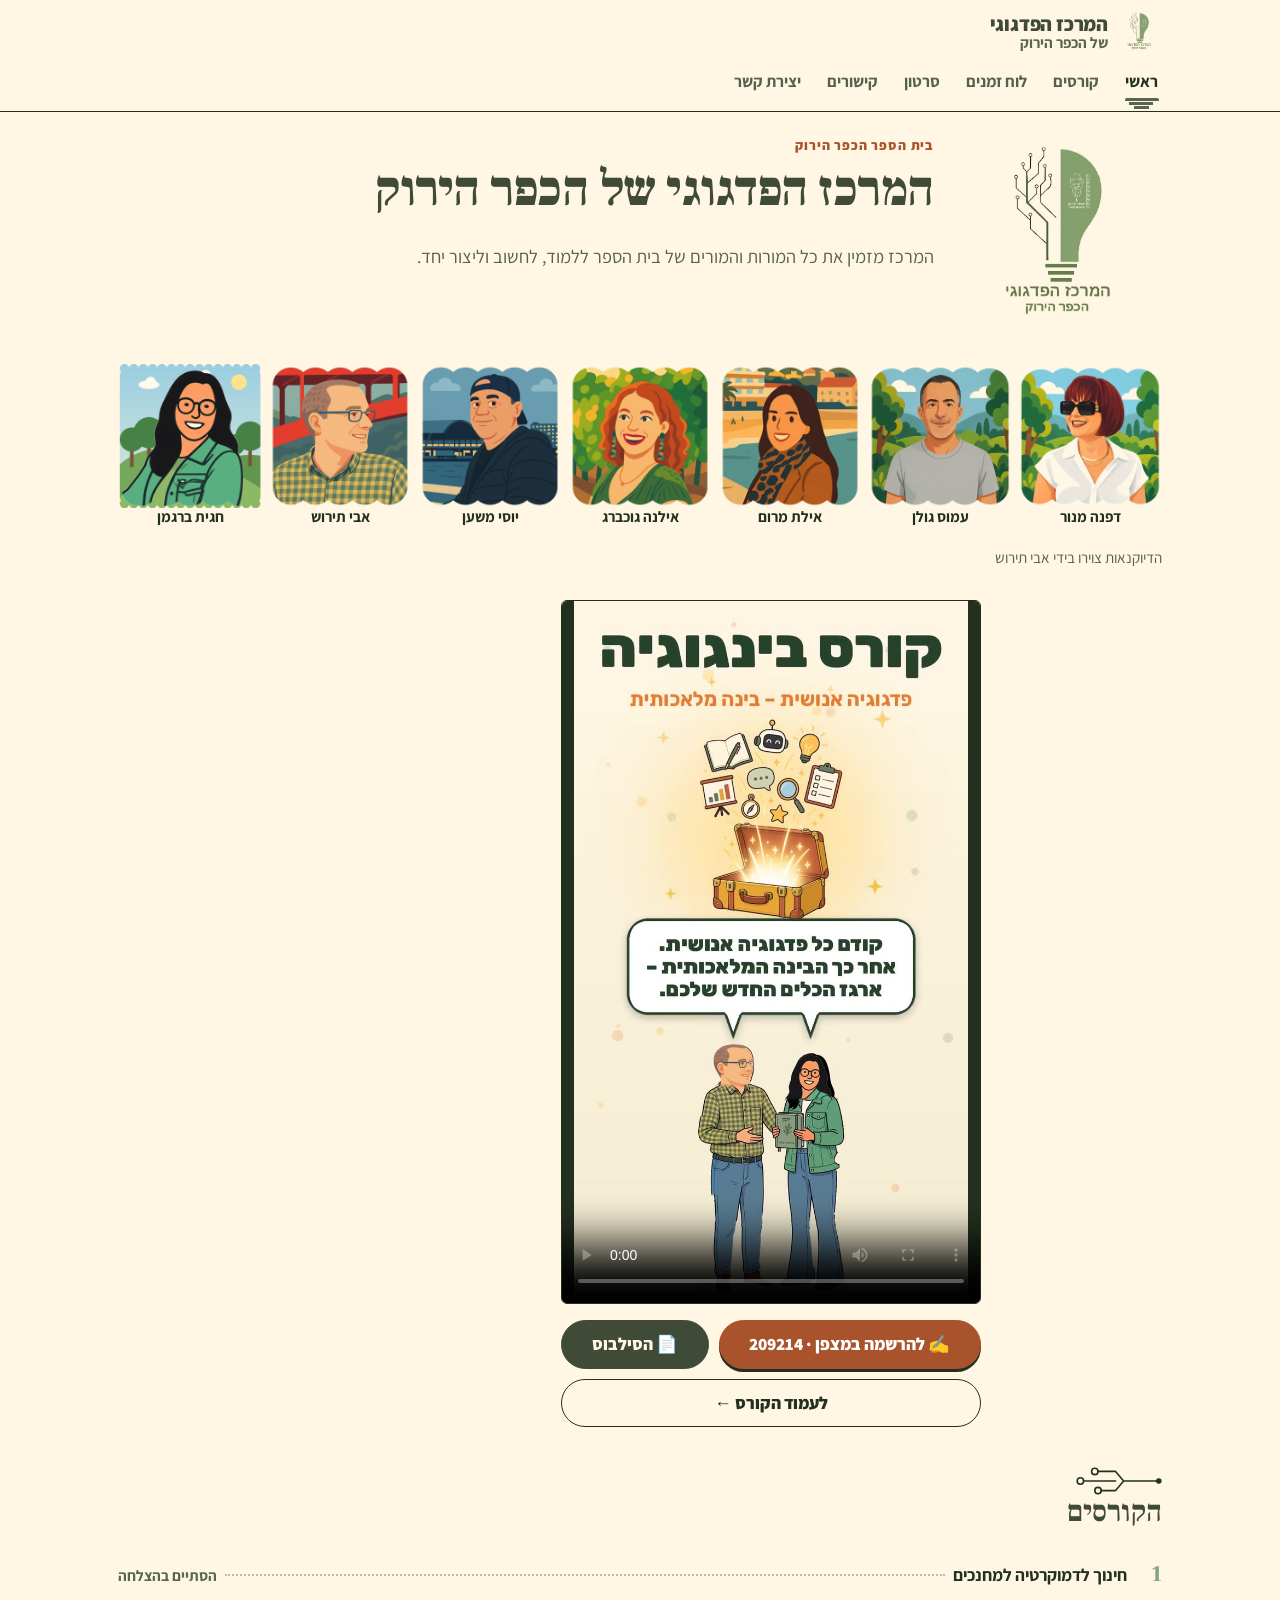
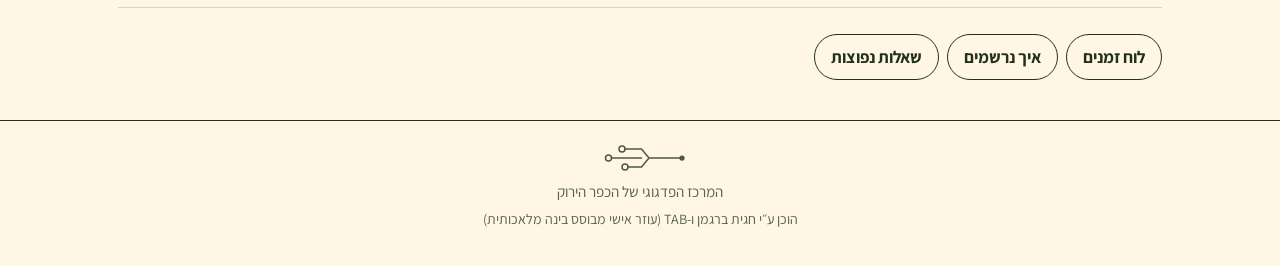
==== commit 253b99ed: "ההרשמה המרכזית במצפן (209214), טופס הגוגל כשלב משני Co-Authored-By: Claude Opus 5.5 <noreply@anthrop" ====
--- a/index.html
+++ b/index.html
@@ -57,7 +57,7 @@
     <section class="block video-block home-video" aria-label="הסרטון של הקורס בינגוגיה">
       <div class="video-frame"><video controls playsinline preload="metadata" poster="media/bingogia-poster.jpg?v=4" width="720" height="1280"><source src="media/bingogia.mp4?v=7" type="video/mp4">הדפדפן לא מצליח להציג את הסרטון.</video></div>
       <div class="video-actions hero-cta">
-        <a class="button primary reg-btn" data-reg="bingogia" href="#course-mi">✍️ להרשמה לקורס בינגוגיה</a>
+        <a class="button primary reg-btn" data-reg="bingogia" href="#course-mi">✍️ להרשמה במצפן · 209214</a>
         <a class="button syllabus-btn" href="https://docs.google.com/document/d/1qTAYgUWf7dlPxZeC2P3mtBeNlJWNF5y7/edit?rtpof=true&amp;sd=true" target="_blank" rel="noopener">📄 הסילבוס</a>
         <a class="button ghost" href="#course-mi">לעמוד הקורס ←</a>
       </div>
@@ -114,7 +114,7 @@
       </div>
     </header>
     <div class="course-actions">
-      <a class="button primary big reg-btn" data-reg="bingogia" href="#course-mi">✍️ להרשמה לקורס בינגוגיה</a>
+      <a class="button primary big reg-btn" data-reg="bingogia" href="#course-mi">✍️ להרשמה במצפן · 209214</a>
     </div>
     <blockquote class="quote"><p>הבינה המלאכותית עונה על ׳מה׳ — אצלנו מתחילים מ׳מי׳: מי המורה? מי התלמיד?</p></blockquote>
     <dl class="facts">
@@ -208,7 +208,7 @@
       <p>תוכנית הקורס המלאה, במסמך הסילבוס.</p>
       <p><a class="button syllabus-btn" href="https://docs.google.com/document/d/1qTAYgUWf7dlPxZeC2P3mtBeNlJWNF5y7/edit?rtpof=true&amp;sd=true" target="_blank" rel="noopener">📄 הסילבוס של הקורס</a></p>
     </section>
-    <p class="course-foot"><a class="button primary reg-btn" data-reg="bingogia" href="#course-mi">✍️ להרשמה לקורס בינגוגיה</a> <a class="button" href="#register">איך נרשמים</a></p>
+    <p class="course-foot"><a class="button primary reg-btn" data-reg="bingogia" href="#course-mi">✍️ להרשמה במצפן · 209214</a> <a class="button" href="#register">איך נרשמים</a></p>
   </section>
 
   <section id="course-democracy" class="panel course" role="tabpanel" aria-labelledby="tab-courses">
@@ -336,19 +336,17 @@
     <article class="howto" id="register">
       <p class="eyebrow">איך נרשמים</p>
       <h2>נרשמים לקורס דרך מצפן</h2>
-      <p class="reg-first">לקורס בינגוגיה נרשמים קודם בטופס שלנו:</p>
-      <p><a class="button primary reg-btn" data-reg="bingogia" href="#course-mi">✍️ להרשמה לקורס בינגוגיה</a></p>
-      <p class="reg-first">ואחר כך נרשמים במצפן:</p>
       <p><b>שם הקורס:</b> התיישבותי - הכפר הירוק: פדגוגיה אנושית - בינה מלאכותית<br><b>מספר פתרון הלמידה:</b> <b style="font-size:1.4em">209214</b></p>
       <ol class="howto-steps">
         <li>נכנסים למערכת מצפן בפורטל עובדי הוראה.</li>
         <li>מזדהים עם פרטי ההזדהות של משרד החינוך.</li>
         <li>בשדה החיפוש מקלידים רק את המספר 209214, ונרשמים.</li>
       </ol>
-      <p><a class="button primary" href="https://mpm.education.gov.il/rishum/pitronLemidaMurchav/2027/209214/0/7/true" target="_blank" rel="noopener">לפתרון הלמידה 209214 במצפן ↗</a></p>
+      <p><a class="button primary big reg-btn" data-reg="bingogia" href="#course-mi">✍️ להרשמה במצפן · 209214</a></p>
+      <p class="reg-first">נרשמתם במצפן? מלאו גם את טופס הפרטים הקצר שלנו:</p>
+      <p><a class="button reg-btn" data-reg="bingogia-form" href="#course-mi">📝 לטופס הפרטים</a></p>
       <p class="small">פרטי הרישום לכל קורס יפורסמו כאן. בכל שאלה, צוות המרכז ישמח לעזור.</p>
-      <a class="button" href="https://poh.education.gov.il/professional-development/compass-system/" target="_blank" rel="noopener">למערכת מצפן ↗</a>
-    </article>
+          </article>
     <ul class="link-list">
       <li><a class="link-card" href="https://poh.education.gov.il/professional-development/compass-system/" target="_blank" rel="noopener"><span class="lc-title">מערכת מצפן</span><span class="lc-desc">תכנון, רישום וניהול של הפיתוח המקצועי. הכניסה אחרי הזדהות.</span><span class="lc-host">poh.education.gov.il</span></a></li>
       <li><a class="link-card" href="https://poh.education.gov.il/" target="_blank" rel="noopener"><span class="lc-title">פורטל עובדי הוראה</span><span class="lc-desc">מידע אישי, פניות והודעות לעובדי הוראה.</span><span class="lc-host">poh.education.gov.il</span></a></li>
@@ -371,7 +369,7 @@
     </article>
     <section class="block faq" id="faq" aria-labelledby="faq-title">
       <h2 id="faq-title">שאלות נפוצות</h2>
-      <details><summary>איך נרשמים לקורס?</summary><p>דרך מערכת מצפן בפורטל עובדי הוראה. ההסבר והקישור נמצאים <a href="#register">בלשונית הקישורים</a>. פרטי הרישום לכל קורס יפורסמו באתר. לקורס בינגוגיה נרשמים בטופס ההרשמה <a href="#course-mi">בעמוד הקורס</a>.</p></details>
+      <details><summary>איך נרשמים לקורס?</summary><p>דרך מערכת מצפן בפורטל עובדי הוראה. ההסבר והקישור נמצאים <a href="#register">בלשונית הקישורים</a>. פרטי הרישום לכל קורס יפורסמו באתר. לקורס בינגוגיה נרשמים במצפן לפי מספר פתרון הלמידה 209214.</p></details>
       <details><summary>למי מיועדים הקורסים?</summary><p>לכל צוות בית הספר. בעמוד של כל קורס כתוב אם הוא מיועד לקהל מסוים.</p></details>
       <details><summary>מה מקבלים בסיום קורס?</summary><p>פרטי ההכרה יפורסמו עם כל קורס.</p></details>
       <details><summary>מתי מתקיימת המליאה?</summary><p>המליאה תתקיים ביום חמישי, 21.1.2027. פרטים נוספים כאן באתר וב<a href="#schedule">לוח הזמנים</a>.</p></details>
